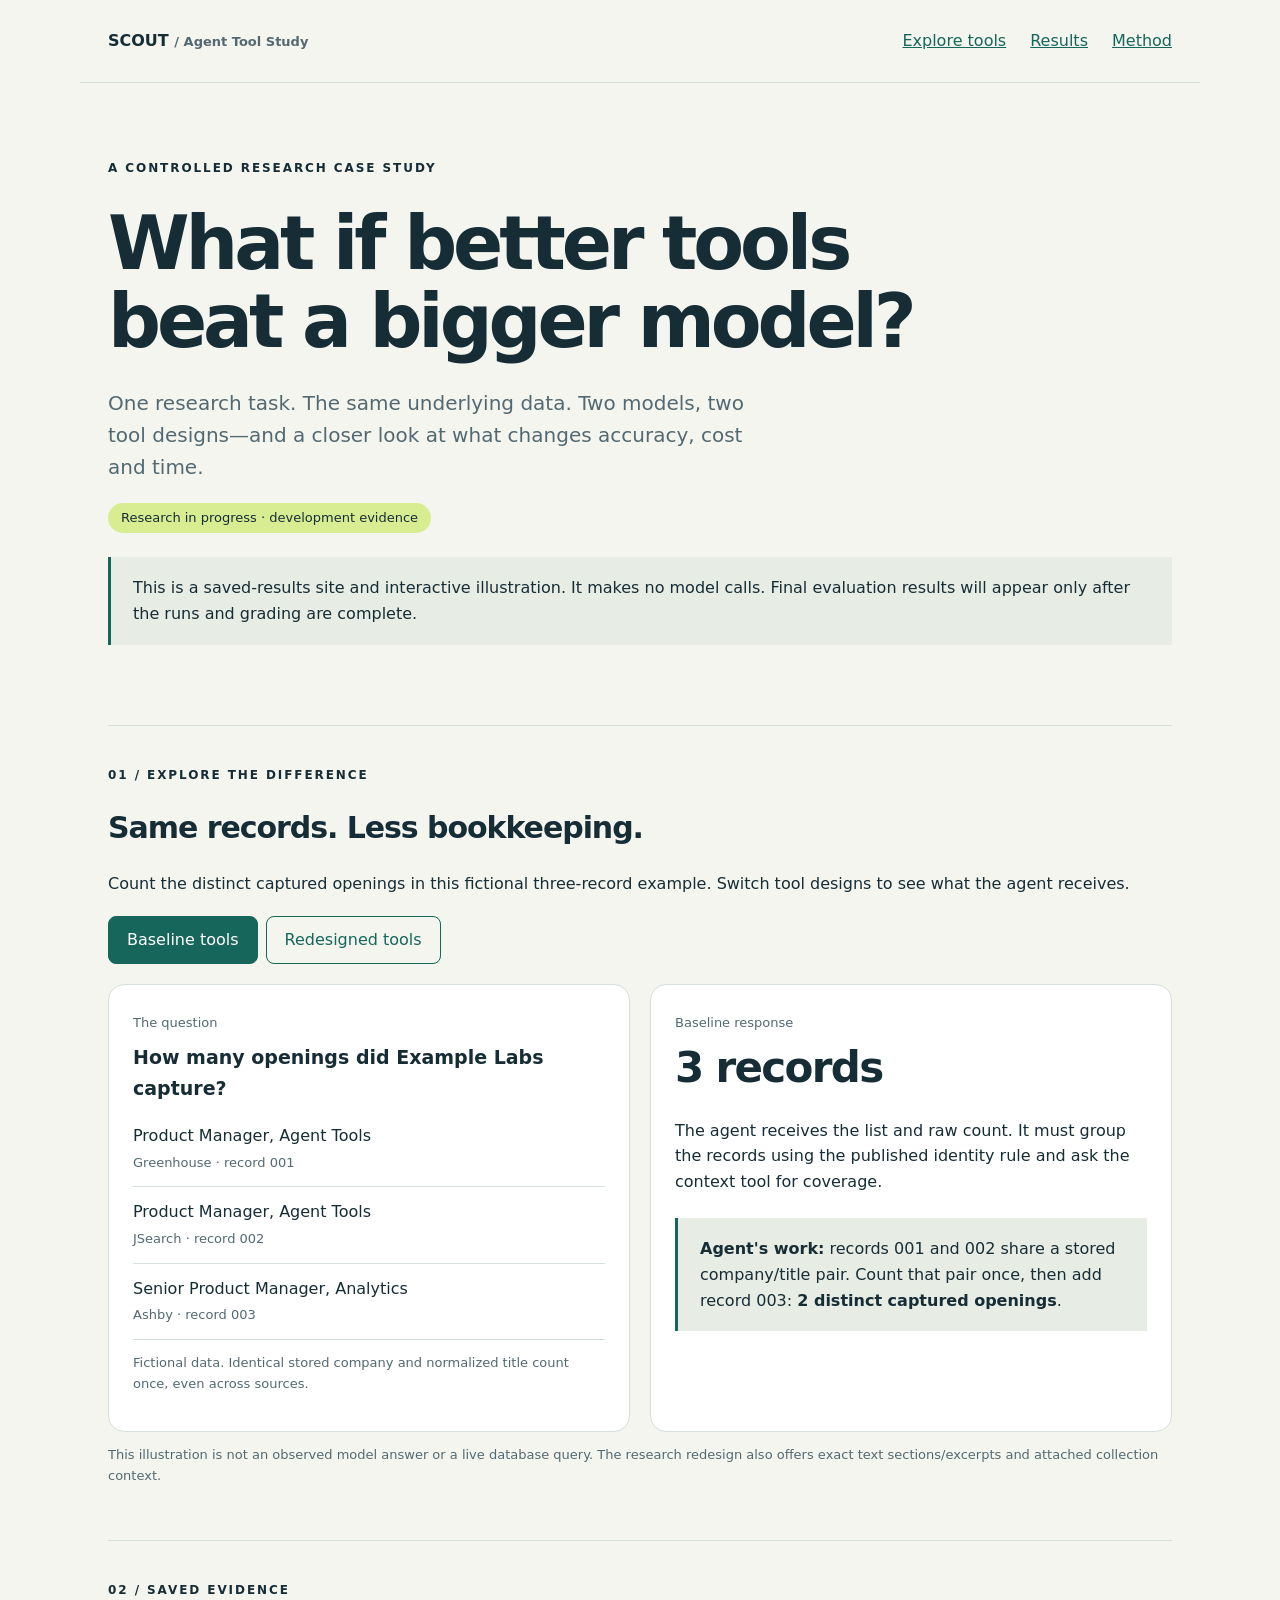
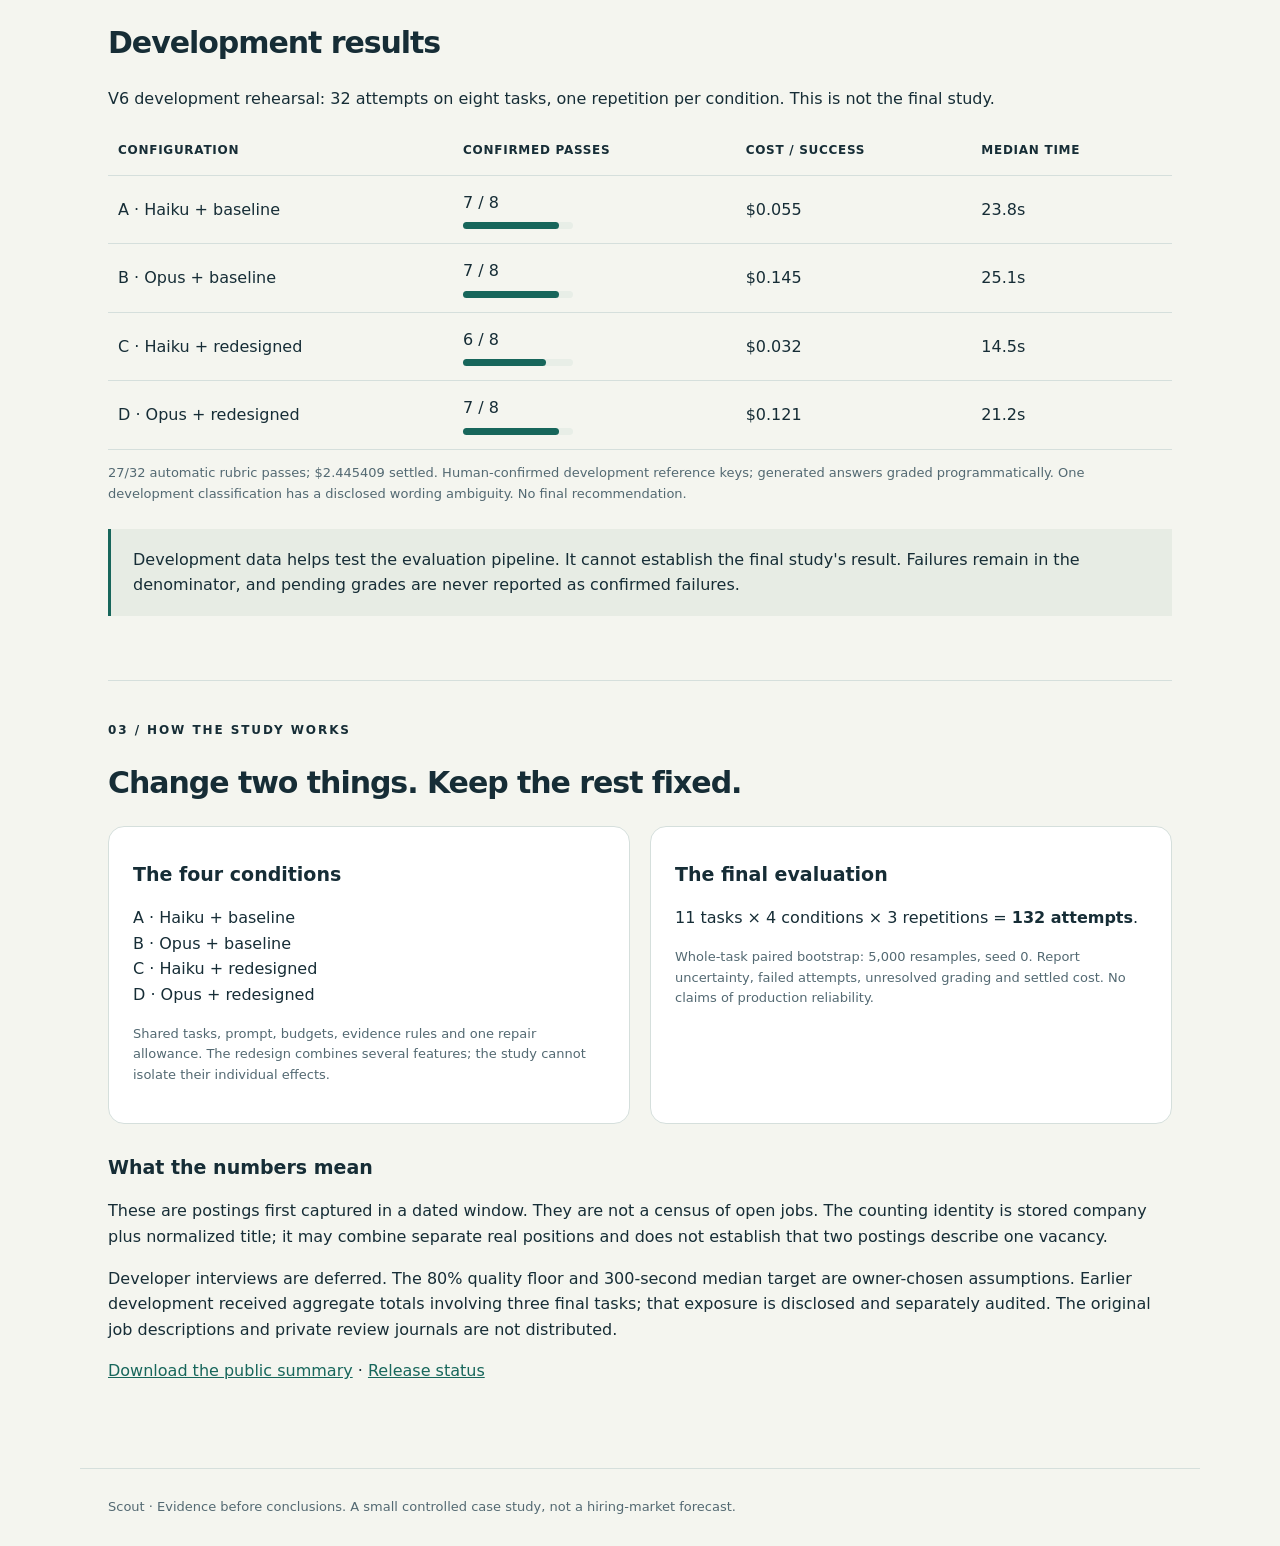
==== site/index.html @ e17471d1 "Add Scout research runtime, evaluation harness and static demo" ====
<!doctype html><html lang="en"><head><meta charset="utf-8"><meta name="viewport" content="width=device-width,initial-scale=1"><title>Scout — Agent Tool Study</title><style>
:root{color-scheme:light;--ink:#162d36;--muted:#536972;--line:#d5dfdc;--paper:#f4f5ef;--teal:#17665b;--lime:#d8ed91}*{box-sizing:border-box}body{margin:0;background:var(--paper);font-family:system-ui,-apple-system,sans-serif;color:var(--ink);line-height:1.6}header,main,footer{max-width:1120px;margin:auto;padding:28px}header{display:flex;justify-content:space-between;align-items:center;border-bottom:1px solid var(--line)}a{color:var(--teal)}nav{display:flex;gap:24px}h1{font-size:clamp(38px,6.5vw,74px);line-height:1.06;letter-spacing:-.055em;max-width:820px;margin:26px 0}h2{font-size:30px;letter-spacing:-.035em;line-height:1.2}h3{margin:8px 0;font-size:19px}.eyebrow{text-transform:uppercase;letter-spacing:.16em;font-size:12px;font-weight:700}.intro{max-width:660px;font-size:20px;color:var(--muted)}.hero{padding:48px 0 56px}.badge{display:inline-block;border-radius:30px;background:var(--lime);padding:5px 13px;font-size:13px}.note{background:#e7ece4;border-left:3px solid var(--teal);padding:18px 22px;margin:24px 0}.section{padding:40px 0;border-top:1px solid var(--line)}.grid{display:grid;grid-template-columns:repeat(2,1fr);gap:20px}.card{background:#fff;border:1px solid var(--line);border-radius:16px;padding:24px}.small{font-size:13px;color:var(--muted)}button{cursor:pointer;border:1px solid var(--teal);background:transparent;color:var(--teal);padding:10px 18px;border-radius:8px;font:inherit}button[aria-pressed=true]{background:var(--teal);color:#fff}button:focus-visible,a:focus-visible{outline:3px solid #da9d23;outline-offset:4px}.tabs{display:flex;gap:8px;margin:20px 0}.big{font-size:42px;font-weight:650;letter-spacing:-.04em}.record{padding:12px 0;border-bottom:1px solid var(--line)}table{border-collapse:collapse;width:100%;font-variant-numeric:tabular-nums}th,td{text-align:left;padding:14px 10px;border-bottom:1px solid var(--line)}th{font-size:12px;text-transform:uppercase;letter-spacing:.06em}.scroll{overflow-x:auto}.bar{height:7px;background:#e8eee7;border-radius:5px;width:110px;margin-top:7px}.bar span{display:block;height:100%;background:var(--teal);border-radius:5px}footer{border-top:1px solid var(--line);color:var(--muted);font-size:13px}.steps{padding-left:22px}.steps li{padding-bottom:10px}@media(max-width:650px){header,main,footer{padding:20px}.grid{grid-template-columns:1fr}nav{gap:12px;font-size:13px}.hero{padding:28px 0}th,td{padding:10px 8px}}
</style></head><body><header><strong>SCOUT <span class="small">/ Agent Tool Study</span></strong><nav><a href="#demo">Explore tools</a><a href="#results">Results</a><a href="#method">Method</a></nav></header><main><section class="hero"><div class="eyebrow">A controlled research case study</div><h1>What if better tools<br>beat a bigger model?</h1><p class="intro">One research task. The same underlying data. Two models, two tool designs—and a closer look at what changes accuracy, cost and time.</p><span class="badge" id="status">Research in progress · development evidence</span><div class="note">This is a saved-results site and interactive illustration. It makes no model calls. Final evaluation results will appear only after the runs and grading are complete.</div></section>
<section class="section" id="demo"><div class="eyebrow">01 / Explore the difference</div><h2>Same records. Less bookkeeping.</h2><p>Count the distinct captured openings in this fictional three-record example. Switch tool designs to see what the agent receives.</p><div class="tabs" role="group" aria-label="Tool design"><button id="baseline" aria-pressed="true">Baseline tools</button><button id="redesigned" aria-pressed="false">Redesigned tools</button></div><div class="grid"><div class="card"><span class="small">The question</span><h3>How many openings did Example Labs capture?</h3><div class="record">Product Manager, Agent Tools<br><span class="small">Greenhouse · record 001</span></div><div class="record">Product Manager, Agent Tools<br><span class="small">JSearch · record 002</span></div><div class="record">Senior Product Manager, Analytics<br><span class="small">Ashby · record 003</span></div><p class="small">Fictional data. Identical stored company and normalized title count once, even across sources.</p></div><div class="card" id="tool" aria-live="polite"></div></div><p class="small">This illustration is not an observed model answer or a live database query. The research redesign also offers exact text sections/excerpts and attached collection context.</p></section>
<section class="section" id="results"><div class="eyebrow">02 / Saved evidence</div><h2 id="results-title">Development results</h2><p id="result-note">Loading saved summary…</p><div class="scroll"><table><thead><tr><th>Configuration</th><th>Confirmed passes</th><th>Cost / success</th><th>Median time</th></tr></thead><tbody id="rows"></tbody></table></div><p class="small" id="results-detail"></p><div class="note">Development data helps test the evaluation pipeline. It cannot establish the final study's result. Failures remain in the denominator, and pending grades are never reported as confirmed failures.</div></section>
<section class="section" id="method"><div class="eyebrow">03 / How the study works</div><h2>Change two things. Keep the rest fixed.</h2><div class="grid"><div class="card"><h3>The four conditions</h3><p>A · Haiku + baseline<br>B · Opus + baseline<br>C · Haiku + redesigned<br>D · Opus + redesigned</p><p class="small">Shared tasks, prompt, budgets, evidence rules and one repair allowance. The redesign combines several features; the study cannot isolate their individual effects.</p></div><div class="card"><h3>The final evaluation</h3><p>11 tasks × 4 conditions × 3 repetitions = <strong>132 attempts</strong>.</p><p class="small">Whole-task paired bootstrap: 5,000 resamples, seed 0. Report uncertainty, failed attempts, unresolved grading and settled cost. No claims of production reliability.</p></div></div><h3 style="margin-top:28px">What the numbers mean</h3><p>These are postings first captured in a dated window. They are not a census of open jobs. The counting identity is stored company plus normalized title; it may combine separate real positions and does not establish that two postings describe one vacancy.</p><p>Developer interviews are deferred. The 80% quality floor and 300-second median target are owner-chosen assumptions. Earlier development received aggregate totals involving three final tasks; that exposure is disclosed and separately audited. The original job descriptions and private review journals are not distributed.</p><p><a href="results.json">Download the public summary</a> · <a href="release-status.json">Release status</a></p></section></main><footer>Scout · Evidence before conclusions. A small controlled case study, not a hiring-market forecast.</footer><script>
const panels={baseline:`<span class="small">Baseline response</span><div class="big">3 records</div><p>The agent receives the list and raw count. It must group the records using the published identity rule and ask the context tool for coverage.</p><div class="note"><strong>Agent's work:</strong> records 001 and 002 share a stored company/title pair. Count that pair once, then add record 003: <strong>2 distinct captured openings</strong>.</div>`,redesigned:`<span class="small">Redesigned count response</span><div class="big">2 distinct</div><p><strong>3 raw records · 1 duplicate group</strong></p><p>The tool calculates the count under the same identity rule and attaches collection context. The agent still has to select the right window, understand the rule and explain the limits.</p><div class="note">A complete count does not supply posting text or prove a qualification claim. Those still require the relevant records.</div>`};function select(x){document.getElementById('tool').innerHTML=panels[x];for(const k in panels)document.getElementById(k).setAttribute('aria-pressed',String(k===x))}for(const k in panels)document.getElementById(k).onclick=()=>select(k);select('baseline');
fetch('results.json').then(r=>{if(!r.ok)throw Error();return r.json()}).then(d=>{document.getElementById('result-note').textContent=d.description;document.getElementById('results-detail').textContent=d.disclosure;for(const c of d.configurations){const tr=document.createElement('tr');const vals=[c.name,`${c.passes} / ${c.attempts}`,c.cost_per_success_usd==null?'—':'$'+c.cost_per_success_usd.toFixed(3),c.median_seconds.toFixed(1)+'s'];vals.forEach((v,i)=>{const td=document.createElement('td');td.textContent=v;if(i===1){const b=document.createElement('div');b.className='bar';const s=document.createElement('span');s.style.width=(100*c.passes/c.attempts)+'%';b.append(s);td.append(b)}tr.append(td)});document.getElementById('rows').append(tr)}}).catch(()=>document.getElementById('result-note').textContent='The saved summary could not load. Serve this folder over HTTP and try again.');
</script></body></html>
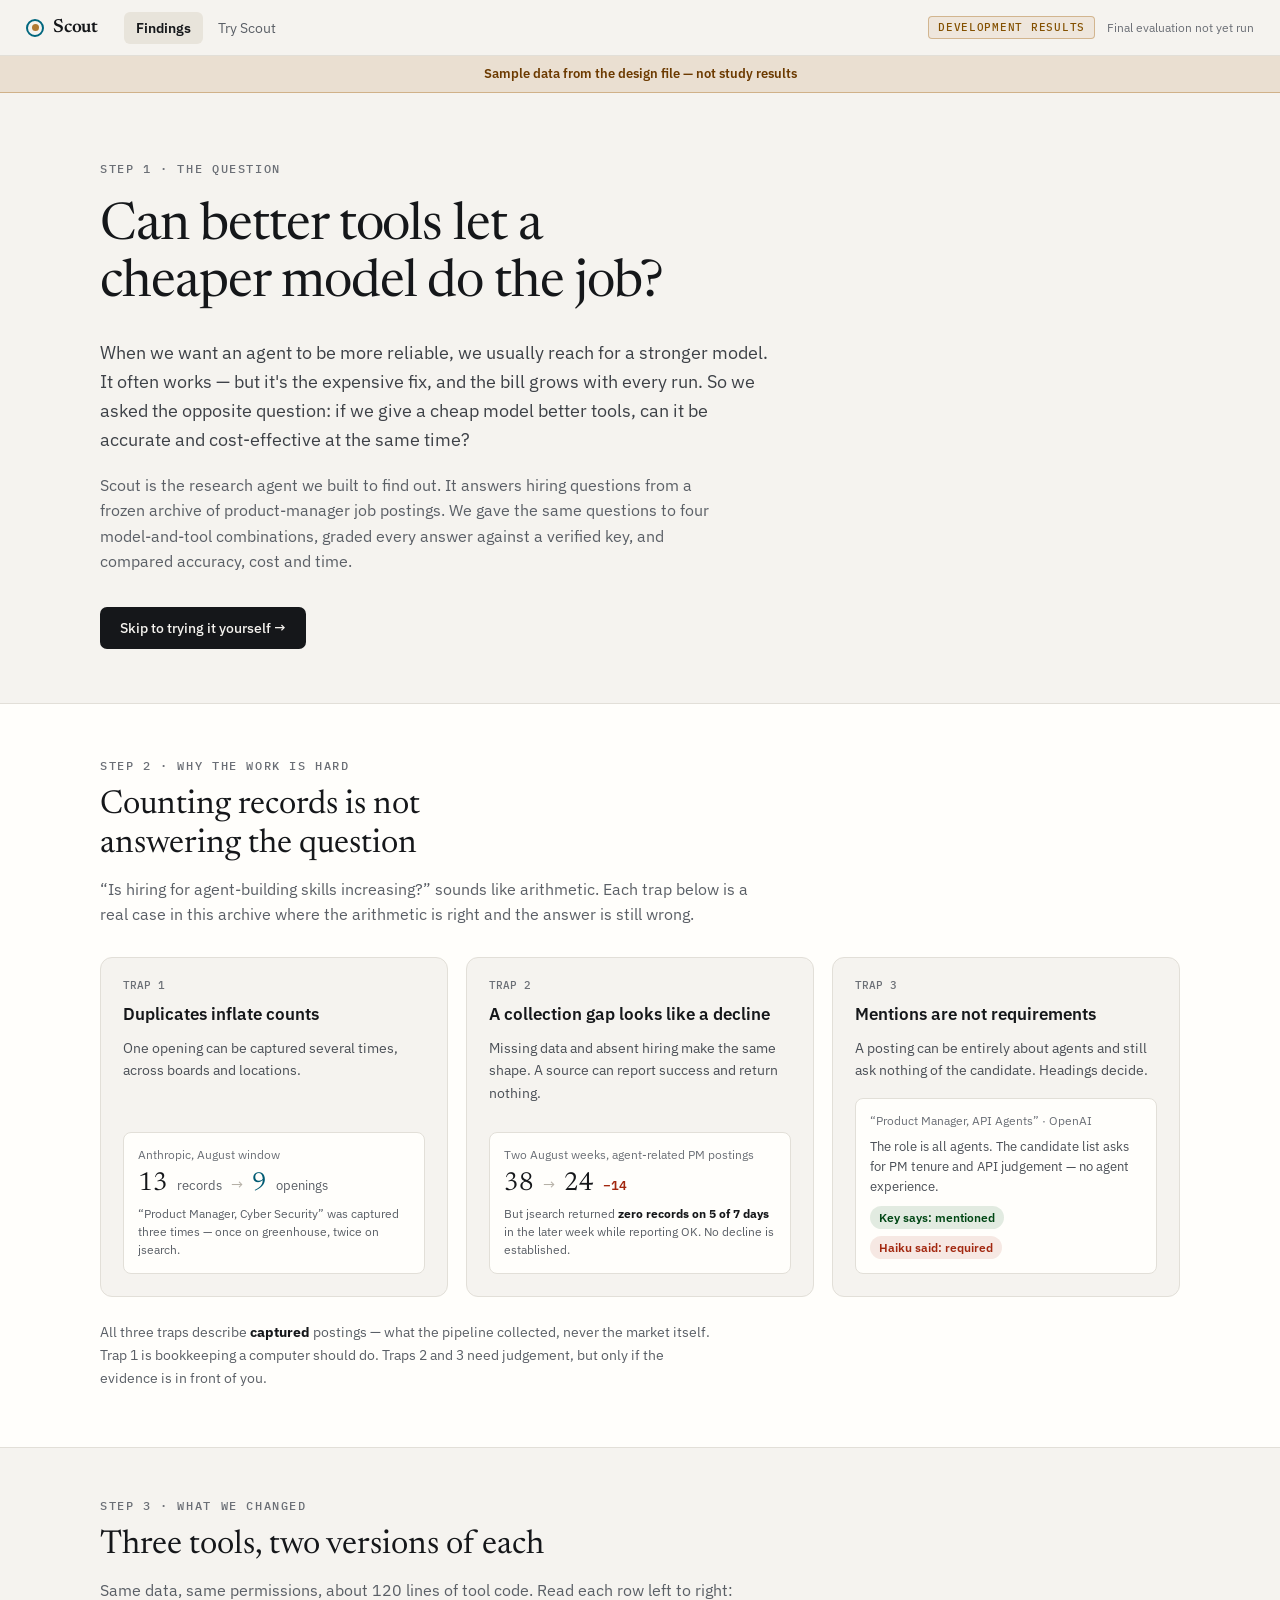
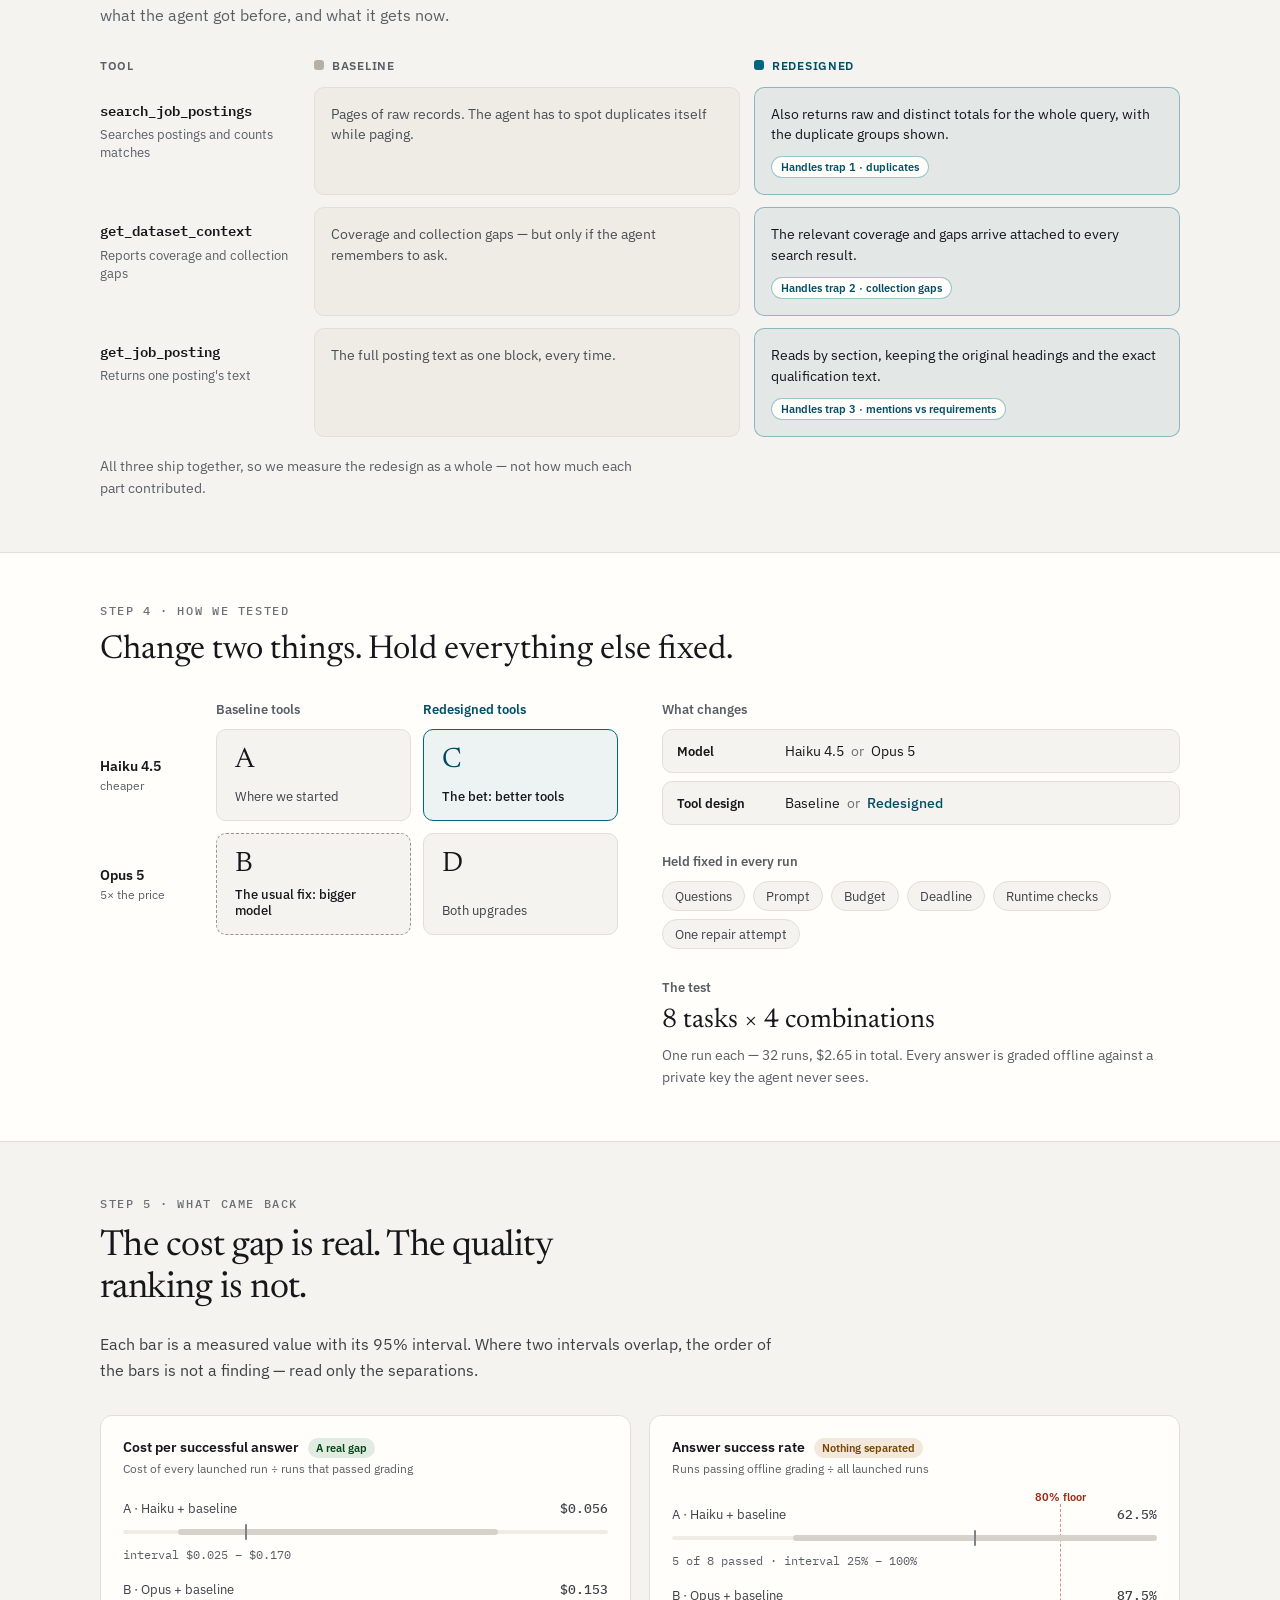
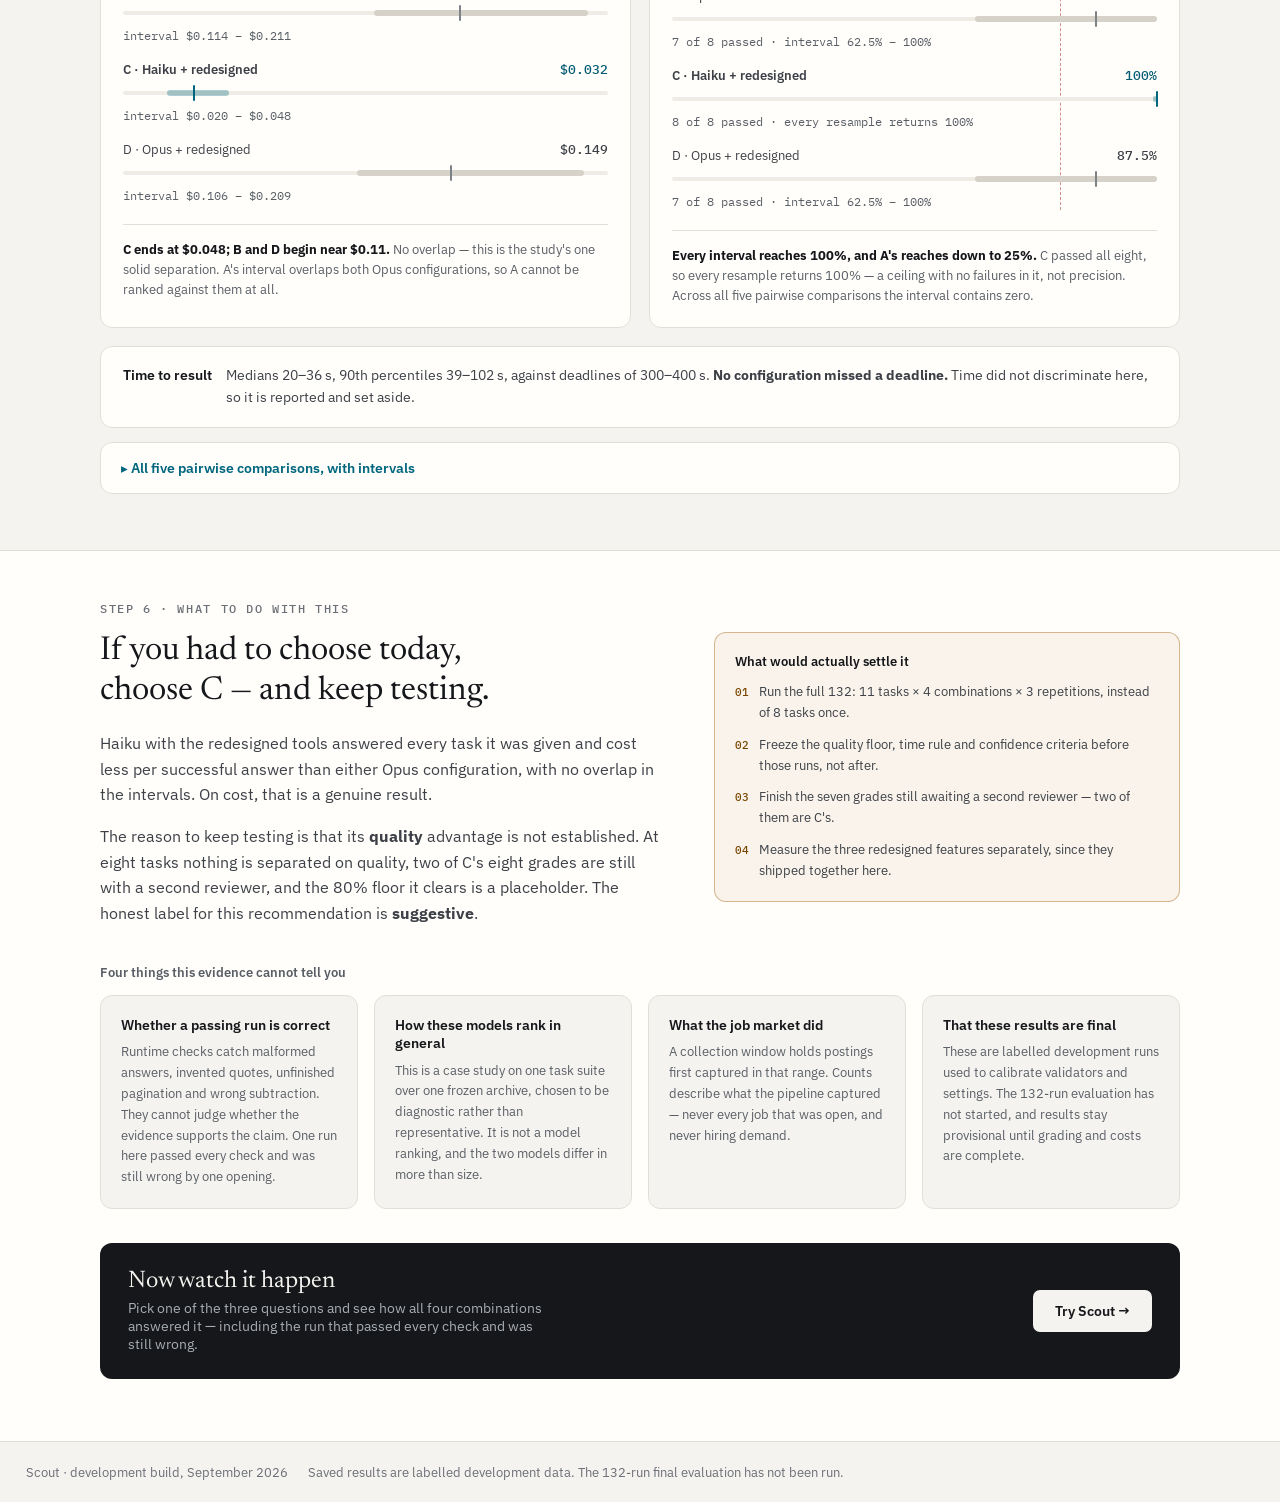
==== commit 735ec62a: "Run final evaluation through Claude Code subscription; rebuild site Add claude-code-cli-v1 execution" ====
--- a/site/index.html
+++ b/site/index.html
@@ -1,9 +1,285 @@
-<!doctype html><html lang="en"><head><meta charset="utf-8"><meta name="viewport" content="width=device-width,initial-scale=1"><title>Scout — Agent Tool Study</title><style>
-:root{color-scheme:light;--ink:#162d36;--muted:#536972;--line:#d5dfdc;--paper:#f4f5ef;--teal:#17665b;--lime:#d8ed91}*{box-sizing:border-box}body{margin:0;background:var(--paper);font-family:system-ui,-apple-system,sans-serif;color:var(--ink);line-height:1.6}header,main,footer{max-width:1120px;margin:auto;padding:28px}header{display:flex;justify-content:space-between;align-items:center;border-bottom:1px solid var(--line)}a{color:var(--teal)}nav{display:flex;gap:24px}h1{font-size:clamp(38px,6.5vw,74px);line-height:1.06;letter-spacing:-.055em;max-width:820px;margin:26px 0}h2{font-size:30px;letter-spacing:-.035em;line-height:1.2}h3{margin:8px 0;font-size:19px}.eyebrow{text-transform:uppercase;letter-spacing:.16em;font-size:12px;font-weight:700}.intro{max-width:660px;font-size:20px;color:var(--muted)}.hero{padding:48px 0 56px}.badge{display:inline-block;border-radius:30px;background:var(--lime);padding:5px 13px;font-size:13px}.note{background:#e7ece4;border-left:3px solid var(--teal);padding:18px 22px;margin:24px 0}.section{padding:40px 0;border-top:1px solid var(--line)}.grid{display:grid;grid-template-columns:repeat(2,1fr);gap:20px}.card{background:#fff;border:1px solid var(--line);border-radius:16px;padding:24px}.small{font-size:13px;color:var(--muted)}button{cursor:pointer;border:1px solid var(--teal);background:transparent;color:var(--teal);padding:10px 18px;border-radius:8px;font:inherit}button[aria-pressed=true]{background:var(--teal);color:#fff}button:focus-visible,a:focus-visible{outline:3px solid #da9d23;outline-offset:4px}.tabs{display:flex;gap:8px;margin:20px 0}.big{font-size:42px;font-weight:650;letter-spacing:-.04em}.record{padding:12px 0;border-bottom:1px solid var(--line)}table{border-collapse:collapse;width:100%;font-variant-numeric:tabular-nums}th,td{text-align:left;padding:14px 10px;border-bottom:1px solid var(--line)}th{font-size:12px;text-transform:uppercase;letter-spacing:.06em}.scroll{overflow-x:auto}.bar{height:7px;background:#e8eee7;border-radius:5px;width:110px;margin-top:7px}.bar span{display:block;height:100%;background:var(--teal);border-radius:5px}footer{border-top:1px solid var(--line);color:var(--muted);font-size:13px}.steps{padding-left:22px}.steps li{padding-bottom:10px}@media(max-width:650px){header,main,footer{padding:20px}.grid{grid-template-columns:1fr}nav{gap:12px;font-size:13px}.hero{padding:28px 0}th,td{padding:10px 8px}}
-</style></head><body><header><strong>SCOUT <span class="small">/ Agent Tool Study</span></strong><nav><a href="#demo">Explore tools</a><a href="#results">Results</a><a href="#method">Method</a></nav></header><main><section class="hero"><div class="eyebrow">A controlled research case study</div><h1>What if better tools<br>beat a bigger model?</h1><p class="intro">One research task. The same underlying data. Two models, two tool designs—and a closer look at what changes accuracy, cost and time.</p><span class="badge" id="status">Research in progress · development evidence</span><div class="note">This is a saved-results site and interactive illustration. It makes no model calls. Final evaluation results will appear only after the runs and grading are complete.</div></section>
-<section class="section" id="demo"><div class="eyebrow">01 / Explore the difference</div><h2>Same records. Less bookkeeping.</h2><p>Count the distinct captured openings in this fictional three-record example. Switch tool designs to see what the agent receives.</p><div class="tabs" role="group" aria-label="Tool design"><button id="baseline" aria-pressed="true">Baseline tools</button><button id="redesigned" aria-pressed="false">Redesigned tools</button></div><div class="grid"><div class="card"><span class="small">The question</span><h3>How many openings did Example Labs capture?</h3><div class="record">Product Manager, Agent Tools<br><span class="small">Greenhouse · record 001</span></div><div class="record">Product Manager, Agent Tools<br><span class="small">JSearch · record 002</span></div><div class="record">Senior Product Manager, Analytics<br><span class="small">Ashby · record 003</span></div><p class="small">Fictional data. Identical stored company and normalized title count once, even across sources.</p></div><div class="card" id="tool" aria-live="polite"></div></div><p class="small">This illustration is not an observed model answer or a live database query. The research redesign also offers exact text sections/excerpts and attached collection context.</p></section>
-<section class="section" id="results"><div class="eyebrow">02 / Saved evidence</div><h2 id="results-title">Development results</h2><p id="result-note">Loading saved summary…</p><div class="scroll"><table><thead><tr><th>Configuration</th><th>Confirmed passes</th><th>Cost / success</th><th>Median time</th></tr></thead><tbody id="rows"></tbody></table></div><p class="small" id="results-detail"></p><div class="note">Development data helps test the evaluation pipeline. It cannot establish the final study's result. Failures remain in the denominator, and pending grades are never reported as confirmed failures.</div></section>
-<section class="section" id="method"><div class="eyebrow">03 / How the study works</div><h2>Change two things. Keep the rest fixed.</h2><div class="grid"><div class="card"><h3>The four conditions</h3><p>A · Haiku + baseline<br>B · Opus + baseline<br>C · Haiku + redesigned<br>D · Opus + redesigned</p><p class="small">Shared tasks, prompt, budgets, evidence rules and one repair allowance. The redesign combines several features; the study cannot isolate their individual effects.</p></div><div class="card"><h3>The final evaluation</h3><p>11 tasks × 4 conditions × 3 repetitions = <strong>132 attempts</strong>.</p><p class="small">Whole-task paired bootstrap: 5,000 resamples, seed 0. Report uncertainty, failed attempts, unresolved grading and settled cost. No claims of production reliability.</p></div></div><h3 style="margin-top:28px">What the numbers mean</h3><p>These are postings first captured in a dated window. They are not a census of open jobs. The counting identity is stored company plus normalized title; it may combine separate real positions and does not establish that two postings describe one vacancy.</p><p>Developer interviews are deferred. The 80% quality floor and 300-second median target are owner-chosen assumptions. Earlier development received aggregate totals involving three final tasks; that exposure is disclosed and separately audited. The original job descriptions and private review journals are not distributed.</p><p><a href="results.json">Download the public summary</a> · <a href="release-status.json">Release status</a></p></section></main><footer>Scout · Evidence before conclusions. A small controlled case study, not a hiring-market forecast.</footer><script>
-const panels={baseline:`<span class="small">Baseline response</span><div class="big">3 records</div><p>The agent receives the list and raw count. It must group the records using the published identity rule and ask the context tool for coverage.</p><div class="note"><strong>Agent's work:</strong> records 001 and 002 share a stored company/title pair. Count that pair once, then add record 003: <strong>2 distinct captured openings</strong>.</div>`,redesigned:`<span class="small">Redesigned count response</span><div class="big">2 distinct</div><p><strong>3 raw records · 1 duplicate group</strong></p><p>The tool calculates the count under the same identity rule and attaches collection context. The agent still has to select the right window, understand the rule and explain the limits.</p><div class="note">A complete count does not supply posting text or prove a qualification claim. Those still require the relevant records.</div>`};function select(x){document.getElementById('tool').innerHTML=panels[x];for(const k in panels)document.getElementById(k).setAttribute('aria-pressed',String(k===x))}for(const k in panels)document.getElementById(k).onclick=()=>select(k);select('baseline');
-fetch('results.json').then(r=>{if(!r.ok)throw Error();return r.json()}).then(d=>{document.getElementById('result-note').textContent=d.description;document.getElementById('results-detail').textContent=d.disclosure;for(const c of d.configurations){const tr=document.createElement('tr');const vals=[c.name,`${c.passes} / ${c.attempts}`,c.cost_per_success_usd==null?'—':'$'+c.cost_per_success_usd.toFixed(3),c.median_seconds.toFixed(1)+'s'];vals.forEach((v,i)=>{const td=document.createElement('td');td.textContent=v;if(i===1){const b=document.createElement('div');b.className='bar';const s=document.createElement('span');s.style.width=(100*c.passes/c.attempts)+'%';b.append(s);td.append(b)}tr.append(td)});document.getElementById('rows').append(tr)}}).catch(()=>document.getElementById('result-note').textContent='The saved summary could not load. Serve this folder over HTTP and try again.');
-</script></body></html>
+<!DOCTYPE html>
+<html lang="en">
+<head>
+<meta charset="utf-8">
+<meta name="viewport" content="width=device-width, initial-scale=1">
+<title>Scout · Findings</title>
+<meta name="description" content="Can better tools let a cheaper model do the job? Scout's model-and-tool comparison.">
+<link rel="icon" href="data:,">
+<link rel="preconnect" href="https://fonts.googleapis.com">
+<link rel="preconnect" href="https://fonts.gstatic.com" crossorigin>
+<link rel="stylesheet" href="https://fonts.googleapis.com/css2?family=IBM+Plex+Mono:wght@400;500&family=IBM+Plex+Sans:wght@400;500;600&family=Newsreader:ital,opsz,wght@0,6..72,400;0,6..72,500;0,6..72,600;1,6..72,400&display=swap">
+<link rel="stylesheet" href="styles.css">
+</head>
+<body>
+<a class="skip" href="#content">Skip to content</a>
+<div class="shell">
+
+  <header class="topbar">
+    <a class="brand" href="#findings" data-go="findings" aria-label="Scout, go to Findings">
+      <span class="brand-mark" aria-hidden="true"><span></span></span>
+      <span class="brand-name">Scout</span>
+    </a>
+    <nav class="nav" aria-label="Pages">
+      <a href="#findings" data-go="findings" class="nav-link" id="nav-findings">Findings</a>
+      <a href="#try" data-go="try" class="nav-link" id="nav-try">Try Scout</a>
+    </nav>
+    <div class="status">
+      <span class="status-badge" id="status-badge"></span>
+      <span class="status-note" id="status-note"></span>
+    </div>
+  </header>
+
+  <div class="sample-banner" id="sample-banner" role="note" hidden>Sample data from the design file — not study results</div>
+  <div class="load-error" id="load-error" role="alert" hidden></div>
+
+  <!-- ================================================================ FINDINGS -->
+  <main id="content" class="page" data-page="findings" tabindex="-1">
+
+    <section class="sec sec-hero">
+      <div class="wrap">
+        <div class="eyebrow eyebrow-hero">STEP 1 · THE QUESTION</div>
+        <h1 class="hero-title">Can better tools let a cheaper model do the job?</h1>
+        <p class="hero-lede">When we want an agent to be more reliable, we usually reach for a stronger model. It often works — but it's the expensive fix, and the bill grows with every run. So we asked the opposite question: if we give a cheap model better tools, can it be accurate and cost-effective at the same time?</p>
+        <p class="hero-sub">Scout is the research agent we built to find out. It answers hiring questions from a frozen archive of product-manager job postings. We gave the same questions to four model-and-tool combinations, graded every answer against a verified key, and compared accuracy, cost and time.</p>
+        <div><a class="btn-dark" href="#try" data-go="try">Skip to trying it yourself →</a></div>
+      </div>
+    </section>
+
+    <section class="sec sec-paper" id="traps">
+      <div class="wrap">
+        <div class="eyebrow">STEP 2 · WHY THE WORK IS HARD</div>
+        <h2 class="h2 h2-24">Counting records is not answering the question</h2>
+        <p class="lede">“Is hiring for agent-building skills increasing?” sounds like arithmetic. Each trap below is a real case in this archive where the arithmetic is right and the answer is still wrong.</p>
+
+        <div class="traps">
+          <article class="trap">
+            <div class="trap-num">TRAP 1</div>
+            <h3 class="trap-title">Duplicates inflate counts</h3>
+            <p class="trap-body">One opening can be captured several times, across boards and locations.</p>
+            <div class="trap-ex">
+              <div class="trap-ctx" data-bind="traps.duplicates.context"></div>
+              <div class="trap-nums wrap-ok">
+                <span class="big-num" data-bind="traps.duplicates.records"></span><span class="num-unit">records</span>
+                <span class="arrow" aria-hidden="true">→</span>
+                <span class="big-num accent" data-bind="traps.duplicates.openings"></span><span class="num-unit">openings</span>
+              </div>
+              <div class="trap-note" data-rich="traps.duplicates.note"></div>
+            </div>
+          </article>
+
+          <article class="trap">
+            <div class="trap-num">TRAP 2</div>
+            <h3 class="trap-title">A collection gap looks like a decline</h3>
+            <p class="trap-body">Missing data and absent hiring make the same shape. A source can report success and return nothing.</p>
+            <div class="trap-ex">
+              <div class="trap-ctx" data-bind="traps.collection_gap.context"></div>
+              <div class="trap-nums">
+                <span class="big-num" data-bind="traps.collection_gap.before"></span>
+                <span class="arrow" aria-hidden="true">→</span>
+                <span class="big-num" data-bind="traps.collection_gap.after"></span>
+                <span class="delta-bad" data-bind="traps.collection_gap.change"></span>
+              </div>
+              <div class="trap-note" data-rich="traps.collection_gap.note"></div>
+            </div>
+          </article>
+
+          <article class="trap">
+            <div class="trap-num">TRAP 3</div>
+            <h3 class="trap-title">Mentions are not requirements</h3>
+            <p class="trap-body">A posting can be entirely about agents and still ask nothing of the candidate. Headings decide.</p>
+            <div class="trap-ex">
+              <div class="trap-ctx" data-bind="traps.mentions.context"></div>
+              <div class="trap-note3" data-rich="traps.mentions.note"></div>
+              <div class="chip-row">
+                <span class="pill pill-good" data-bind="traps.mentions.key_label"></span>
+                <span class="pill pill-bad" data-bind="traps.mentions.model_label"></span>
+              </div>
+            </div>
+          </article>
+        </div>
+
+        <p class="after-note">All three traps describe <b>captured</b> postings — what the pipeline collected, never the market itself. Trap 1 is bookkeeping a computer should do. Traps 2 and 3 need judgement, but only if the evidence is in front of you.</p>
+      </div>
+    </section>
+
+    <section class="sec sec-plain">
+      <div class="wrap">
+        <div class="eyebrow">STEP 3 · WHAT WE CHANGED</div>
+        <h2 class="h2 h2-26">Three tools, two versions of each</h2>
+        <p class="lede">Same data, same permissions, about 120 lines of tool code. Read each row left to right: what the agent got before, and what it gets now.</p>
+
+        <div class="tools">
+          <div class="tools-head" aria-hidden="true">
+            <div>TOOL</div>
+            <div class="th-base"><span class="sw sw-base"></span>BASELINE</div>
+            <div class="th-new"><span class="sw sw-new"></span>REDESIGNED</div>
+          </div>
+          <div class="tool-row">
+            <div class="tool-id"><div class="tool-name">search_job_postings</div><div class="tool-purpose">Searches postings and counts matches</div></div>
+            <div class="tool-before"><span class="tool-mlabel">Baseline</span>Pages of raw records. The agent has to spot duplicates itself while paging.</div>
+            <div class="tool-after"><span class="tool-mlabel">Redesigned</span><div>Also returns raw and distinct totals for the whole query, with the duplicate groups shown.</div><span class="fix-pill">Handles trap 1 · duplicates</span></div>
+          </div>
+          <div class="tool-row">
+            <div class="tool-id"><div class="tool-name">get_dataset_context</div><div class="tool-purpose">Reports coverage and collection gaps</div></div>
+            <div class="tool-before"><span class="tool-mlabel">Baseline</span>Coverage and collection gaps — but only if the agent remembers to ask.</div>
+            <div class="tool-after"><span class="tool-mlabel">Redesigned</span><div>The relevant coverage and gaps arrive attached to every search result.</div><span class="fix-pill">Handles trap 2 · collection gaps</span></div>
+          </div>
+          <div class="tool-row">
+            <div class="tool-id"><div class="tool-name">get_job_posting</div><div class="tool-purpose">Returns one posting's text</div></div>
+            <div class="tool-before"><span class="tool-mlabel">Baseline</span>The full posting text as one block, every time.</div>
+            <div class="tool-after"><span class="tool-mlabel">Redesigned</span><div>Reads by section, keeping the original headings and the exact qualification text.</div><span class="fix-pill">Handles trap 3 · mentions vs requirements</span></div>
+          </div>
+        </div>
+        <p class="after-note small">All three ship together, so we measure the redesign as a whole — not how much each part contributed.</p>
+      </div>
+    </section>
+
+    <section class="sec sec-paper">
+      <div class="wrap">
+        <div class="eyebrow">STEP 4 · HOW WE TESTED</div>
+        <h2 class="h2 h2-balance">Change two things. Hold everything else fixed.</h2>
+
+        <div class="test-grid">
+          <div class="design-grid">
+            <div></div>
+            <div class="col-h">Baseline tools</div>
+            <div class="col-h col-h-new">Redesigned tools</div>
+
+            <div class="row-h"><div class="row-h-name" data-bind="models.haiku.name"></div><div class="row-h-note" data-bind="models.haiku.price_note"></div></div>
+            <div class="dcell"><span class="dcell-l">A</span><span class="dcell-t">Where we started</span></div>
+            <div class="dcell dcell-bet"><span class="dcell-l">C</span><span class="dcell-t">The bet: better tools</span></div>
+
+            <div class="row-h"><div class="row-h-name" data-bind="models.opus.name"></div><div class="row-h-note" data-bind="models.opus.price_note"></div></div>
+            <div class="dcell dcell-usual"><span class="dcell-l">B</span><span class="dcell-t strong">The usual fix: bigger model</span></div>
+            <div class="dcell"><span class="dcell-l">D</span><span class="dcell-t">Both upgrades</span></div>
+          </div>
+
+          <div>
+            <div class="mini-h">What changes</div>
+            <div class="changes">
+              <div class="change"><span class="change-k">Model</span><span class="change-v"><span data-bind="models.haiku.name"></span> <span class="or">or</span> <span data-bind="models.opus.name"></span></span></div>
+              <div class="change"><span class="change-k">Tool design</span><span class="change-v">Baseline <span class="or">or</span> <span class="accent-ink">Redesigned</span></span></div>
+            </div>
+            <div class="mini-h">Held fixed in every run</div>
+            <div class="fixed-list">
+              <span>Questions</span><span>Prompt</span><span>Budget</span><span>Deadline</span><span>Runtime checks</span><span>One repair attempt</span>
+            </div>
+            <div class="mini-h mini-h-10">The test</div>
+            <div class="test-headline" data-bind="method.test.headline"></div>
+            <div class="test-body" data-rich="method.test.body"></div>
+          </div>
+        </div>
+      </div>
+    </section>
+
+    <section class="sec sec-plain sec-results">
+      <div class="wrap">
+        <div class="eyebrow eyebrow-18">STEP 5 · WHAT CAME BACK</div>
+        <h2 class="h2 h2-results" data-bind="findings.headline"></h2>
+        <p class="lede lede-results" data-rich="findings.intro"></p>
+
+        <div class="range-grid">
+          <div class="panel">
+            <div class="panel-head">
+              <span class="panel-title">Cost per successful answer</span>
+              <span class="tag" id="cost-badge"></span>
+            </div>
+            <div class="panel-sub">Cost of every launched run ÷ runs that passed grading</div>
+            <div class="ranges" id="cost-ranges"></div>
+            <div class="panel-note" data-rich="ranges.cost.note"></div>
+          </div>
+
+          <div class="panel">
+            <div class="panel-head">
+              <span class="panel-title">Answer success rate</span>
+              <span class="tag" id="quality-badge"></span>
+            </div>
+            <div class="panel-sub panel-sub-14">Runs passing offline grading ÷ all launched runs</div>
+            <div class="floor-wrap" id="quality-wrap">
+              <div class="floor-label-row"><div class="floor-label" id="floor-label"></div></div>
+              <div class="floor-line" id="floor-line"></div>
+              <div class="ranges" id="quality-ranges"></div>
+            </div>
+            <div class="panel-note" data-rich="ranges.quality.note"></div>
+          </div>
+        </div>
+
+        <div class="time-row">
+          <span class="time-k">Time to result</span>
+          <span class="time-v" data-rich="findings.time_to_result"></span>
+        </div>
+
+        <details class="exp exp-contrasts">
+          <summary><span class="caret" aria-hidden="true">▸</span> All five pairwise comparisons, with intervals</summary>
+          <div class="table-scroll" tabindex="0" role="region" aria-label="Pairwise comparisons">
+            <table class="contrasts">
+              <thead><tr><th scope="col">PAIR</th><th scope="col">QUESTION</th><th scope="col" class="r">QUALITY</th><th scope="col" class="r">95% INTERVAL</th><th scope="col" class="r">VERDICT</th></tr></thead>
+              <tbody id="contrast-rows"></tbody>
+            </table>
+          </div>
+          <div class="contrast-note" data-rich="contrasts.note"></div>
+        </details>
+      </div>
+    </section>
+
+    <section class="sec sec-paper sec-last">
+      <div class="wrap">
+        <div class="eyebrow eyebrow-18">STEP 6 · WHAT TO DO WITH THIS</div>
+        <div class="rec-grid">
+          <div>
+            <h2 class="h2 h2-rec" data-bind="recommendation.headline"></h2>
+            <div id="rec-paragraphs"></div>
+          </div>
+          <div class="settle">
+            <div class="settle-h">What would actually settle it</div>
+            <ol class="settle-list" id="settle-list"></ol>
+          </div>
+        </div>
+
+        <h3 class="caveats-h" data-bind="caveats.heading"></h3>
+        <div class="caveats" id="caveats"></div>
+
+        <div class="cta">
+          <div>
+            <div class="cta-title">Now watch it happen</div>
+            <div class="cta-body" data-rich="try.cta"></div>
+          </div>
+          <a class="btn-light" href="#try" data-go="try">Try Scout →</a>
+        </div>
+      </div>
+    </section>
+  </main>
+
+  <!-- ================================================================ TRY SCOUT -->
+  <main class="page page-try" data-page="try" tabindex="-1" hidden>
+    <div class="wrap">
+
+      <div id="picker">
+        <h1 class="try-title">Try Scout</h1>
+        <p class="try-intro" data-rich="try.intro"></p>
+
+        <div class="eyebrow eyebrow-22">1 · PICK A QUESTION</div>
+
+        <div class="deck" id="deck" role="group" aria-roledescription="carousel" aria-label="Questions"></div>
+
+        <div class="deck-controls">
+          <button type="button" class="round-btn" id="prev-q" aria-label="Previous question">←</button>
+          <div class="dots" id="dots" role="group" aria-label="Choose a question"></div>
+          <button type="button" class="round-btn" id="next-q" aria-label="Next question">→</button>
+        </div>
+        <div class="deck-hint">Swipe, or use ← → to change the question</div>
+        <div class="sr-only" aria-live="polite" id="deck-live"></div>
+
+        <div id="report" hidden></div>
+      </div>
+
+      <div id="run-view" hidden></div>
+    </div>
+  </main>
+
+  <footer class="footer" id="footer"></footer>
+</div>
+<script src="app.js"></script>
+</body>
+</html>
--- a/site/styles.css
+++ b/site/styles.css
@@ -0,0 +1,495 @@
+/* Scout findings site. Colours and sizes follow the Claude Design export. */
+:root{
+  --bg:#f5f3ef; --paper:#fffefb; --ink:#15171a; --body:#3d4147; --body2:#4a4f56;
+  --muted:#5a5f66; --muted2:#6b6f76; --line:#e2dfd8; --line2:#efece5; --line3:#f0ede6;
+  --stone:#cfcbc2; --stone2:#b5b0a6; --tan:#e8e4db; --grey-chip:#e7e4dd;
+  --accent:oklch(0.46 0.11 215); --accent-ink:oklch(0.38 0.11 215); --accent-deep:oklch(0.36 0.11 215); --accent-mid:oklch(0.42 0.11 215);
+  --amber:oklch(0.62 0.11 70); --amber-ink:oklch(0.44 0.11 70);
+  --green:oklch(0.52 0.11 150); --green-ink:oklch(0.34 0.11 150);
+  --red:#a2270f;
+  --sans:"IBM Plex Sans",system-ui,sans-serif; --mono:"IBM Plex Mono",monospace; --serif:Newsreader,serif;
+}
+*{box-sizing:border-box}
+html{-webkit-text-size-adjust:100%}
+body{margin:0;background:var(--bg);font-family:var(--sans);color:var(--ink);-webkit-font-smoothing:antialiased}
+a{color:var(--accent);text-decoration:none}
+a:hover{color:var(--accent-deep);text-decoration:underline}
+
+button{font:inherit;color:inherit;background:none;border:0;padding:0;margin:0;cursor:pointer;text-align:inherit}
+h1,h2,h3{margin:0}
+[hidden]{display:none !important}
+:focus{outline:none}
+:focus-visible{outline:2px solid var(--accent);outline-offset:3px;border-radius:4px}
+.sr-only{position:absolute;width:1px;height:1px;padding:0;margin:-1px;overflow:hidden;clip:rect(0 0 0 0);white-space:nowrap;border:0}
+.skip{position:absolute;left:12px;top:-60px;z-index:50;background:var(--ink);color:var(--bg);padding:8px 12px;border-radius:6px;font-size:13px}
+.skip:focus{top:10px;color:var(--bg);text-decoration:none}
+summary::-webkit-details-marker{display:none}
+@keyframes sc-in{from{opacity:0;transform:translateY(3px)}to{opacity:1;transform:none}}
+
+.shell{min-height:100vh;display:flex;flex-direction:column;overflow-x:clip}
+.page{flex:1}
+.page:focus{outline:none}
+.wrap{max-width:1080px;margin:0 auto}
+
+/* ---------------------------------------------------------------- header */
+.topbar{position:sticky;top:0;z-index:30;display:flex;align-items:center;gap:26px;padding:0 26px;height:56px;background:rgba(245,243,239,.9);-webkit-backdrop-filter:blur(14px);backdrop-filter:blur(14px);border-bottom:1px solid var(--line)}
+.brand{display:flex;align-items:center;gap:9px;color:var(--ink)}
+.brand:hover{color:var(--ink);text-decoration:none}
+.brand-mark{width:18px;height:18px;border-radius:50%;border:2.5px solid var(--accent);position:relative;flex-shrink:0}
+.brand-mark span{position:absolute;inset:3.5px;border-radius:50%;background:var(--amber)}
+.brand-name{font-family:var(--serif);font-size:19px;font-weight:600;letter-spacing:-.01em}
+.nav{display:flex;gap:3px;font-size:13.5px}
+.nav-link{padding:7px 12px;border-radius:6px;font-weight:400;color:var(--muted);white-space:nowrap}
+.nav-link:hover{color:var(--ink);text-decoration:none}
+.nav-link[aria-current="page"]{font-weight:600;color:var(--ink);background:var(--tan)}
+.status{margin-left:auto;display:flex;align-items:center;gap:12px;min-width:0}
+.status-badge{font:500 10.5px/1 var(--mono);letter-spacing:.07em;color:oklch(0.48 0.11 70);border:1px solid oklch(0.62 0.11 70 / .45);background:oklch(0.62 0.11 70 / .1);padding:5px 9px;border-radius:4px;white-space:nowrap}
+.status-badge:empty{display:none}
+.status-note{font-size:12px;color:var(--muted2)}
+
+.sample-banner{background:oklch(0.62 0.11 70 / .16);border-bottom:1px solid oklch(0.62 0.11 70 / .45);color:oklch(0.40 0.11 70);font-size:13px;font-weight:600;text-align:center;padding:9px 16px;line-height:1.4}
+.load-error{background:rgba(162,39,15,.08);border-bottom:1px solid rgba(162,39,15,.38);color:var(--red);font-size:13.5px;padding:12px 26px}
+
+/* ---------------------------------------------------------------- shared */
+.sec{padding:52px 26px;border-bottom:1px solid var(--line)}
+.sec-paper{background:var(--paper)}
+.sec-hero{padding:70px 26px 54px}
+#traps{padding:56px 26px}
+.sec-results{padding:56px 26px}
+.sec-last{padding:52px 26px 62px;border-bottom:0}
+.eyebrow{font:500 11.5px/1 var(--mono);letter-spacing:.14em;color:var(--muted2);margin-bottom:16px}
+.eyebrow-hero{margin-bottom:24px}
+.eyebrow-18{margin-bottom:18px}
+.eyebrow-22{margin-bottom:22px}
+.h2{font-family:var(--serif);font-size:33px;line-height:1.18;font-weight:400;margin:0 0 12px;text-wrap:pretty}
+.h2-24{max-width:24ch}
+.h2-26{max-width:26ch}
+.h2-balance{margin-bottom:30px;text-wrap:balance}
+.lede{font-size:15.5px;line-height:1.6;color:var(--muted);max-width:66ch;margin:0 0 30px;text-wrap:pretty}
+.after-note{margin:24px 0 0;font-size:14px;line-height:1.65;color:var(--muted);max-width:78ch;text-wrap:pretty}
+.after-note b{color:var(--ink)}
+.after-note.small{margin-top:18px;font-size:13.5px;max-width:76ch}
+.accent-ink{color:var(--accent-ink);font-weight:500}
+.pill{font-size:11.5px;font-weight:600;padding:4px 9px;border-radius:20px;display:inline-block;line-height:normal}
+.pill-good{background:oklch(0.52 0.11 150 / .14);color:var(--green-ink)}
+.pill-bad{background:rgba(162,39,15,.1);color:var(--red)}
+.chip{font-size:11.5px;font-weight:600;padding:4px 10px;border-radius:20px;display:inline-block;line-height:normal;white-space:nowrap}
+.chip-pass,.chip-completed{background:oklch(0.52 0.11 150 / .15);color:var(--green-ink)}
+.chip-fail,.chip-failed{background:rgba(162,39,15,.1);color:var(--red)}
+.chip-mixed,.chip-incomplete{background:oklch(0.62 0.11 70 / .18);color:var(--amber-ink)}
+.chip-pending,.chip-cancelled{background:var(--grey-chip);color:var(--muted)}
+.chip-running{background:oklch(0.46 0.11 215 / .15);color:var(--accent-ink)}
+
+/* ---------------------------------------------------------------- hero */
+.hero-title{font-family:var(--serif);font-size:52px;line-height:1.1;font-weight:400;letter-spacing:-.02em;margin:0 0 26px;max-width:19ch;text-wrap:pretty}
+.hero-lede{font-size:17.5px;line-height:1.65;color:var(--body);max-width:62ch;margin:0 0 18px;text-wrap:pretty}
+.hero-sub{font-size:15.5px;line-height:1.65;color:var(--muted);max-width:62ch;margin:0 0 32px;text-wrap:pretty}
+.btn-dark{display:inline-block;background:var(--ink);color:var(--bg);font-size:14px;font-weight:500;padding:12px 20px;border-radius:7px}
+.btn-dark:hover{background:var(--accent);color:var(--bg);text-decoration:none}
+
+/* ---------------------------------------------------------------- traps */
+.traps{display:grid;grid-template-columns:repeat(auto-fit,minmax(min(300px,100%),1fr));gap:18px}
+.trap{border:1px solid var(--line);border-radius:12px;padding:22px;background:var(--bg);display:flex;flex-direction:column}
+.trap-num{font:500 11px/1 var(--mono);color:var(--muted2);margin-bottom:12px}
+.trap-title{font-size:16.5px;font-weight:600;line-height:1.35;margin-bottom:12px}
+.trap-body{font-size:14px;line-height:1.6;color:var(--body2);margin:0 0 16px;flex:1}
+.trap-ex{background:var(--paper);border:1px solid var(--line);border-radius:8px;padding:14px}
+.trap-ctx{font-size:12px;color:var(--muted2);margin-bottom:9px}
+.trap-nums{display:flex;align-items:baseline;gap:9px;margin-bottom:8px}
+.trap-nums.wrap-ok{flex-wrap:wrap}
+.big-num{font-family:var(--serif);font-size:26px;line-height:1}
+.big-num.accent{color:var(--accent-mid)}
+.num-unit{font-size:12.5px;color:var(--muted)}
+.arrow{color:var(--stone2);font-size:15px}
+.delta-bad{font-size:13px;font-weight:600;color:var(--red)}
+.trap-note{font-size:12px;line-height:1.5;color:var(--muted)}
+.trap-note b{color:var(--ink)}
+.trap-note3{font-size:13px;line-height:1.55;color:var(--body2);margin-bottom:9px}
+.chip-row{display:flex;gap:7px;align-items:center;flex-wrap:wrap}
+
+/* ---------------------------------------------------------------- tools table */
+.tools{display:flex;flex-direction:column;gap:12px}
+.tools-head,.tool-row{display:grid;grid-template-columns:minmax(140px,200px) minmax(0,1fr) minmax(0,1fr);gap:14px}
+.tools-head{padding-bottom:2px}
+.tools-head>div{font-size:12px;font-weight:600;letter-spacing:.06em;color:var(--muted);display:flex;align-items:center;gap:8px}
+.tools-head .th-new{color:var(--accent-ink)}
+.sw{width:10px;height:10px;border-radius:3px;display:inline-block}
+.sw-base{background:var(--stone2)}
+.sw-new{background:var(--accent)}
+.tool-row{align-items:stretch}
+.tool-id{padding:14px 0}
+.tool-name{font:600 13.5px/1.35 var(--mono);color:var(--ink);overflow-wrap:anywhere;margin-bottom:6px}
+.tool-purpose{font-size:12.5px;line-height:1.45;color:var(--muted)}
+.tool-before{background:var(--line2);border:1px solid var(--line);border-radius:10px;padding:16px;font-size:13.5px;line-height:1.55;color:var(--body2)}
+.tool-after{background:oklch(0.46 0.11 215 / .07);border:1px solid oklch(0.46 0.11 215 / .38);border-radius:10px;padding:16px;display:flex;flex-direction:column;gap:11px;font-size:13.5px;line-height:1.55;color:var(--ink)}
+.tool-mlabel{display:none}
+.fix-pill{align-self:flex-start;font-size:11px;font-weight:600;padding:3px 9px;border-radius:20px;background:var(--paper);border:1px solid oklch(0.46 0.11 215 / .38);color:var(--accent-ink);line-height:normal}
+
+/* ---------------------------------------------------------------- step 4 */
+.test-grid{display:grid;grid-template-columns:repeat(auto-fit,minmax(min(340px,100%),1fr));gap:44px;align-items:start}
+.design-grid{display:grid;grid-template-columns:104px minmax(0,1fr) minmax(0,1fr);gap:12px}
+.col-h{font-size:12.5px;font-weight:600;color:var(--muted)}
+.col-h-new{color:var(--accent-ink)}
+.row-h{display:flex;flex-direction:column;justify-content:center}
+.row-h-name{font-size:13.5px;font-weight:600}
+.row-h-note{font-size:12px;color:var(--muted);margin-top:3px}
+.dcell{border-radius:10px;padding:16px 18px;min-height:92px;display:flex;flex-direction:column;justify-content:space-between;gap:8px;background:var(--bg);border:1px solid var(--line)}
+.dcell-l{font-family:var(--serif);font-size:28px;line-height:1}
+.dcell-t{font-size:12.5px;color:var(--body)}
+.dcell-t.strong{color:var(--ink);font-weight:500}
+.dcell-bet{background:oklch(0.46 0.11 215 / .07);border:1.5px solid var(--accent)}
+.dcell-bet .dcell-l{color:var(--accent-deep)}
+.dcell-bet .dcell-t{color:var(--ink);font-weight:500}
+.dcell-usual{border:1.5px dashed #9a958b}
+.mini-h{font-size:12.5px;font-weight:600;color:var(--muted);margin-bottom:12px}
+.mini-h-10{margin-bottom:10px}
+.changes{display:flex;flex-direction:column;gap:8px;margin-bottom:28px}
+.change{display:grid;grid-template-columns:96px minmax(0,1fr);gap:12px;align-items:center;padding:12px 14px;border-radius:10px;background:var(--bg);border:1px solid var(--line)}
+.change-k{font-size:13px;font-weight:600}
+.change-v{font-size:13.5px;color:var(--ink)}
+.or{color:var(--muted2);padding:0 4px}
+.fixed-list{display:flex;flex-wrap:wrap;gap:8px;margin-bottom:30px}
+.fixed-list span{font-size:12.5px;color:var(--body);background:var(--bg);border:1px solid var(--line);border-radius:20px;padding:6px 12px}
+.test-headline{font-family:var(--serif);font-size:27px;line-height:1.2;margin-bottom:8px}
+.test-body{font-size:13.5px;line-height:1.6;color:var(--muted);text-wrap:pretty}
+
+/* ---------------------------------------------------------------- step 5 */
+.h2-results{font-size:36px;line-height:1.16;letter-spacing:-.015em;margin:0 0 20px;max-width:24ch}
+.lede-results{font-size:16px;line-height:1.65;color:var(--body);max-width:68ch;margin:0 0 32px}
+.range-grid{display:grid;grid-template-columns:repeat(auto-fit,minmax(min(336px,100%),1fr));gap:18px;margin-bottom:18px}
+.panel{background:var(--paper);border:1px solid var(--line);border-radius:12px;padding:22px;min-width:0}
+.panel-head{display:flex;align-items:baseline;gap:9px;flex-wrap:wrap;margin-bottom:3px}
+.panel-title{font-size:13.5px;font-weight:600}
+.tag{font-size:11px;font-weight:600;padding:3px 8px;border-radius:20px;line-height:normal}
+.tag:empty{display:none}
+.tag-good{background:oklch(0.52 0.11 150 / .14);color:var(--green-ink)}
+.tag-warn{background:oklch(0.62 0.11 70 / .16);color:var(--amber-ink)}
+.tag-bad{background:rgba(162,39,15,.1);color:var(--red)}
+.tag-neutral{background:var(--grey-chip);color:var(--muted)}
+.panel-sub{font-size:12px;color:var(--muted);margin-bottom:24px}
+.panel-sub-14{margin-bottom:14px}
+.ranges{display:flex;flex-direction:column;gap:17px;position:relative}
+.rrow-top{display:flex;justify-content:space-between;align-items:baseline;gap:10px;margin-bottom:7px}
+.rrow-label{font-size:13px;color:var(--body)}
+.rrow-label.lead{font-weight:600}
+.rrow-value{font:500 13px/1 var(--mono);color:var(--body);white-space:nowrap}
+.rrow-value.lead{color:var(--accent-mid)}
+.rtrack{position:relative;height:16px}
+.rtrack-base{position:absolute;top:6px;left:0;right:0;height:4px;background:var(--line2);border-radius:2px}
+.rband{position:absolute;top:5px;height:6px;border-radius:3px;background:#d6d2c9}
+.rband.lead{background:oklch(0.46 0.11 215 / .32)}
+.rtick{position:absolute;top:0;margin-left:-1px;width:2px;height:16px;border-radius:1px;background:#7c8288}
+.rtick.lead{background:var(--accent)}
+.rrow-range{font:400 11.5px/1.5 var(--mono);color:var(--muted);margin-top:6px}
+.floor-wrap{position:relative}
+.floor-label-row{position:relative;height:14px;margin-bottom:2px}
+.floor-label{position:absolute;transform:translateX(-50%);font-size:10.5px;font-weight:600;color:var(--red);white-space:nowrap}
+.floor-line{position:absolute;top:14px;bottom:0;border-left:1px dashed rgba(162,39,15,.5)}
+.panel-note{margin-top:20px;padding-top:14px;border-top:1px solid var(--line);font-size:12.5px;line-height:1.6;color:var(--muted);text-wrap:pretty}
+.panel-note b{color:var(--ink)}
+.time-row{background:var(--paper);border:1px solid var(--line);border-radius:12px;padding:18px 22px;margin-bottom:14px;display:flex;align-items:baseline;gap:14px;flex-wrap:wrap}
+.time-k{font-size:13.5px;font-weight:600;white-space:nowrap}
+.time-v{font-size:13.5px;line-height:1.6;color:var(--body);flex:1;min-width:min(260px,100%);text-wrap:pretty}
+
+/* details / expanders */
+.exp{background:var(--paper);border:1px solid var(--line);border-radius:12px;padding:14px 18px}
+.exp>summary{cursor:pointer;font-size:13.5px;font-weight:600;color:var(--accent);list-style:none;border-radius:4px}
+.exp>summary:hover{color:var(--accent-deep)}
+.caret{display:inline-block;transition:transform .2s}
+.exp[open]>summary .caret{transform:rotate(90deg)}
+.exp-contrasts{padding:16px 20px}
+.table-scroll{overflow-x:auto;-webkit-overflow-scrolling:touch}
+.contrasts{width:100%;min-width:600px;border-collapse:collapse}
+.contrasts th,.contrasts td{box-sizing:content-box;padding-left:12px;padding-right:0}
+.contrasts th{padding-top:12px;padding-bottom:10px;font-size:11px;font-weight:600;color:var(--muted2);letter-spacing:.05em;border-bottom:1px solid var(--line);text-align:left}
+.contrasts td{padding-top:13px;padding-bottom:13px;border-bottom:1px solid var(--line3);vertical-align:middle}
+.contrasts th:first-child,.contrasts td:first-child{padding-left:0;width:78px}
+.contrasts th:nth-child(3),.contrasts td:nth-child(3){width:92px}
+.contrasts th:nth-child(4),.contrasts td:nth-child(4){width:132px}
+.contrasts th:nth-child(5),.contrasts td:nth-child(5){width:108px}
+.contrasts .r{text-align:right}
+.c-pair{font:500 12.5px/1.5 var(--mono);color:var(--ink);white-space:nowrap}
+.c-q{font-size:13px;line-height:1.5;color:var(--body)}
+.c-diff{font:500 13px/1.5 var(--mono);white-space:nowrap}
+.c-ci{font:400 12.5px/1.5 var(--mono);color:var(--muted);white-space:nowrap}
+.verdict{font-size:11px;font-weight:600;padding:4px 9px;border-radius:20px;white-space:nowrap}
+.verdict-suggestive{background:oklch(0.62 0.11 70 / .16);color:var(--amber-ink)}
+.verdict-inconclusive{background:var(--grey-chip);color:var(--muted)}
+.verdict-supported{background:oklch(0.52 0.11 150 / .14);color:var(--green-ink)}
+.contrast-note{margin-top:12px;font-size:12px;line-height:1.6;color:var(--muted)}
+
+/* ---------------------------------------------------------------- step 6 */
+.rec-grid{display:grid;grid-template-columns:minmax(0,1.1fr) minmax(0,.9fr);gap:44px;align-items:start;margin-bottom:38px}
+.h2-rec{line-height:1.2;margin:0 0 20px;max-width:24ch}
+.rec-p{font-size:15.5px;line-height:1.65;color:var(--body);margin:0 0 16px;text-wrap:pretty}
+.rec-p:last-child{margin-bottom:0}
+.settle{border:1px solid oklch(0.62 0.11 70 / .5);background:oklch(0.62 0.11 70 / .08);border-radius:12px;padding:20px}
+.settle-h{font-size:13px;font-weight:600;margin-bottom:12px}
+.settle-list{list-style:none;margin:0;padding:0;display:flex;flex-direction:column;gap:11px}
+.settle-list li{display:flex;gap:10px;align-items:baseline}
+.settle-n{font:500 11px/1.5 var(--mono);color:var(--amber-ink);flex-shrink:0}
+.settle-t{font-size:13px;line-height:1.6;color:var(--body)}
+.caveats-h{font-size:13px;font-weight:600;color:var(--muted);margin-bottom:14px}
+.caveats{display:grid;grid-template-columns:repeat(auto-fit,minmax(min(248px,100%),1fr));gap:16px}
+.caveat{background:var(--bg);border:1px solid var(--line);border-radius:12px;padding:20px}
+.caveat-t{font-size:13.5px;font-weight:600;margin-bottom:8px;line-height:1.35}
+.caveat-b{font-size:13px;line-height:1.6;color:var(--muted)}
+.cta{margin-top:34px;display:flex;align-items:center;justify-content:space-between;gap:24px;flex-wrap:wrap;background:var(--ink);color:var(--bg);border-radius:12px;padding:26px 28px}
+.cta-title{font-family:var(--serif);font-size:24px;margin-bottom:6px}
+.cta-body{font-size:14px;color:#a8adb4;max-width:56ch;text-wrap:pretty}
+.btn-light{background:var(--bg);color:var(--ink);font-size:14px;font-weight:600;padding:12px 22px;border-radius:7px;white-space:nowrap}
+.btn-light:hover{background:oklch(0.74 0.11 70);color:var(--ink);text-decoration:none}
+.cta .btn-light:focus-visible{outline-color:var(--bg)}
+
+/* ---------------------------------------------------------------- try: picker */
+.page-try{padding:36px 26px 70px}
+.try-title{font-family:var(--serif);font-size:36px;font-weight:400;letter-spacing:-.015em;margin:0 0 10px}
+.try-intro{font-size:15.5px;line-height:1.65;color:var(--muted);max-width:64ch;margin:0 0 38px;text-wrap:pretty}
+.deck{position:relative;height:236px;max-width:560px;margin:0 auto;touch-action:pan-y}
+.qcard{position:absolute;inset:0;border-radius:16px;padding:26px 28px;background:var(--paper);display:flex;flex-direction:column;user-select:none;-webkit-user-select:none;border:1px solid var(--line);box-shadow:0 8px 18px -12px rgba(21,23,26,.22);transition:transform .5s cubic-bezier(.2,.8,.2,1),opacity .4s,box-shadow .4s;cursor:pointer}
+.qcard.front{border-color:var(--stone);box-shadow:0 22px 44px -22px rgba(21,23,26,.42);cursor:grab}
+.qcard.front.dragging{cursor:grabbing;transition:none}
+.qcard:focus-visible{outline-offset:4px;border-radius:16px}
+.qcard-top{display:flex;align-items:center;gap:10px;margin-bottom:20px}
+.qcard-num{font:500 11px/1 var(--mono);color:var(--muted2)}
+.qcard-group{font:500 11px/1 var(--mono);letter-spacing:.08em;color:var(--muted)}
+.qcard-q{font-family:var(--serif);font-size:27px;line-height:1.3;flex:1;text-wrap:pretty}
+.qcard-foot{display:flex;align-items:center;justify-content:space-between;gap:12px;padding-top:14px;border-top:1px solid var(--line2)}
+.qcard-given{font-size:12.5px;color:var(--muted)}
+.reveal-btn{font-size:13.5px;padding:10px 18px;visibility:hidden;white-space:nowrap}
+.qcard.front .reveal-btn{visibility:visible;background:var(--ink);color:var(--bg);font-weight:600;border-radius:8px}
+.qcard.front .reveal-btn:hover{background:var(--accent)}
+.qcard.front .reveal-btn.done{background:none;color:var(--accent-ink);font-size:13px;font-weight:500;padding:10px 4px}
+.deck-controls{display:flex;align-items:center;justify-content:center;gap:18px;margin:28px 0 10px}
+.round-btn{width:42px;height:42px;border-radius:50%;border:1px solid var(--stone);background:var(--paper);display:flex;align-items:center;justify-content:center;font-size:16px;color:var(--ink);user-select:none;text-align:center}
+.round-btn:hover{border-color:var(--ink)}
+.round-btn:focus-visible{border-radius:50%}
+.dots{display:flex;gap:7px;align-items:center}
+.dot{height:8px;width:8px;border-radius:4px;background:var(--stone);transition:width .3s,background .3s;position:relative}
+.dot::after{content:"";position:absolute;inset:-10px -3px}
+.dot[aria-current="true"]{width:26px;background:var(--ink)}
+.deck-hint{text-align:center;font-size:12px;color:var(--muted2);margin-bottom:52px}
+
+/* ---------------------------------------------------------------- try: report */
+#report{scroll-margin-top:72px}
+.report-h{font-family:var(--serif);font-size:27px;line-height:1.3;font-weight:400;margin:0 0 22px;max-width:40ch;text-wrap:pretty}
+.eyebrow-14{margin-bottom:14px}
+.rc-grid{display:grid;grid-template-columns:104px minmax(0,1fr) minmax(0,1fr);gap:20px 14px;margin:8px 0 22px}
+.rcell{position:relative;border-radius:12px;padding:18px;background:var(--paper);border:1px solid var(--line);opacity:0;transform:translateY(14px) scale(.97);transition:opacity .45s ease,transform .5s cubic-bezier(.2,.8,.2,1),background .45s,border-color .45s;min-width:0}
+.rcell.shown{opacity:1;transform:none}
+.rcell.best{background:oklch(0.46 0.11 215 / .07);border:1.5px solid var(--accent)}
+.rcell.clickable{cursor:pointer}
+.rcell.clickable:hover{border-color:var(--stone)}
+.rcell.best.clickable:hover{border-color:var(--accent)}
+.best-flag{position:absolute;top:-11px;left:16px;background:var(--accent);color:#fff;font-size:11px;font-weight:600;padding:4px 10px;border-radius:20px;display:none}
+.rcell.best .best-flag{display:block}
+.rcell-top{display:flex;align-items:center;justify-content:space-between;gap:10px;margin-bottom:16px}
+.rcell-letter{font-family:var(--serif);font-size:30px;line-height:1;color:var(--ink);transition:color .45s}
+.rcell.best .rcell-letter{color:var(--accent-deep)}
+.acc{font-size:12px;font-weight:600;padding:4px 11px;border-radius:20px;text-align:center}
+.rcell-stats{display:grid;grid-template-columns:auto minmax(0,1fr) auto;gap:9px 12px;align-items:baseline}
+.stat-k{font-size:12.5px;color:var(--muted)}
+.stat-v{font:400 14px/1 var(--mono);color:var(--ink)}
+.stat-v.top{font-weight:600;color:var(--accent-ink)}
+.stat-tag{font-size:10.5px;font-weight:600;padding:2px 8px;border-radius:20px;background:oklch(0.46 0.11 215 / .12);color:var(--accent-ink)}
+.stat-tag:empty{visibility:hidden}
+.rcell-note{margin-top:14px;padding-top:12px;border-top:1px solid var(--line2);font-size:12.5px;line-height:1.55;color:var(--body)}
+.open-run{display:inline-block;margin-top:10px;font-size:12.5px;font-weight:500;color:var(--accent)}
+.rcell.clickable:hover .open-run{text-decoration:underline}
+.reps{margin-top:12px;display:flex;flex-wrap:wrap;gap:6px}
+.rep-btn{display:inline-flex;align-items:center;gap:6px;font:400 11.5px/1 var(--mono);padding:6px 8px;border-radius:6px;border:1px solid var(--line);background:var(--bg);color:var(--body)}
+.rep-btn:hover{border-color:var(--accent);color:var(--accent-ink)}
+.rep-btn[disabled]{cursor:default;opacity:.75}
+.rep-btn[disabled]:hover{border-color:var(--line);color:var(--body)}
+.rep-dot{width:7px;height:7px;border-radius:50%;background:var(--stone2)}
+.rep-dot.pass{background:var(--green)}
+.rep-dot.fail{background:var(--red)}
+.rep-dot.pending{background:transparent;border:1.5px solid var(--muted2)}
+
+.verdict-box{display:flex;align-items:flex-start;gap:20px;flex-wrap:wrap;background:var(--ink);color:var(--bg);border-radius:12px;padding:20px 24px;margin-bottom:18px;opacity:0;transform:translateY(14px);transition:opacity .55s ease,transform .55s cubic-bezier(.2,.8,.2,1)}
+.verdict-box.shown{opacity:1;transform:none}
+.vb-letter{width:58px;height:58px;border-radius:12px;background:var(--accent);display:flex;align-items:center;justify-content:center;font-family:var(--serif);font-size:32px;flex-shrink:0}
+.vb-main{flex:1;min-width:min(260px,100%)}
+.vb-eyebrow{font:500 10.5px/1 var(--mono);letter-spacing:.12em;color:#a8adb4;margin-bottom:8px}
+.vb-name{font-size:17px;font-weight:600;margin-bottom:6px}
+.vb-why{font-size:14px;line-height:1.6;color:#d8dade;text-wrap:pretty}
+.vb-foot{margin-top:16px;padding-top:14px;border-top:1px solid #2c2f34;display:grid;grid-template-columns:repeat(auto-fit,minmax(min(220px,100%),1fr));gap:16px}
+.vb-k{font-size:11.5px;color:#a8adb4;margin-bottom:5px}
+.vb-key{font:500 12.5px/1.5 var(--mono);color:oklch(0.84 0.07 215)}
+.vb-trick{font-size:13px;line-height:1.55;color:#d8dade}
+.best-rule{font-size:12.5px;line-height:1.6;color:var(--muted);margin-bottom:26px}
+.exp-stack{display:flex;flex-direction:column;gap:10px}
+.task-text{font-size:14px;line-height:1.6;color:var(--ink);margin-bottom:16px}
+.task-meta{display:grid;grid-template-columns:repeat(auto-fit,minmax(min(158px,100%),1fr));gap:14px;padding-top:14px;border-top:1px solid var(--line2)}
+.tm-k{font-size:11.5px;color:var(--muted);margin-bottom:4px}
+.tm-v{font:400 12px/1.5 var(--mono);color:var(--body);overflow-wrap:anywhere}
+.tm-v.key{font-weight:500;color:var(--accent-mid)}
+.ans-row{display:grid;grid-template-columns:30px minmax(0,1fr);gap:12px;padding:14px 0;border-top:1px solid var(--line2)}
+.ans-letter{font-family:var(--serif);font-size:21px;line-height:1.2}
+.ans-head{display:flex;align-items:center;gap:9px;flex-wrap:wrap;margin-bottom:7px}
+.ans-name{font-size:13px;font-weight:600}
+.ans-sum{font-size:13px;line-height:1.65;color:var(--body)}
+.ans-id{font:400 11.5px/1.4 var(--mono);color:var(--muted);margin-top:8px;overflow-wrap:anywhere}
+.ans-rep{margin-top:12px}
+.ans-rep:first-of-type{margin-top:0}
+.ans-rep-h{display:flex;align-items:center;gap:8px;flex-wrap:wrap;font:500 11.5px/1.4 var(--mono);color:var(--muted);margin-bottom:5px}
+.link-btn{color:var(--accent);font-size:12.5px;font-weight:500}
+.link-btn:hover{color:var(--accent-deep);text-decoration:underline}
+.caveat-p{padding-top:12px;font-size:13px;line-height:1.65;color:var(--body);max-width:78ch;text-wrap:pretty}
+.caveat-p2{padding-top:10px;font-size:12.5px;line-height:1.6;color:var(--muted);max-width:78ch}
+.limit-intro{padding-top:10px;font-size:12.5px;line-height:1.6;color:var(--muted);max-width:72ch;margin-bottom:10px}
+.limit-row{display:grid;grid-template-columns:120px minmax(0,1fr) 88px 72px;gap:12px;padding:14px 18px;border-top:1px solid var(--line3);align-items:center;width:100%;border-radius:0}
+.limit-row:hover{background:var(--bg)}
+.limit-label{font-size:13px;line-height:1.5;color:var(--body)}
+.illus-tag{margin-left:8px;font:500 10.5px/1 var(--mono);padding:3px 7px;border-radius:4px;background:var(--grey-chip);color:var(--muted);white-space:nowrap;display:inline-block}
+.limit-cost{text-align:right;font:400 12.5px/1.5 var(--mono)}
+.limit-time{text-align:right;font:400 12.5px/1.5 var(--mono);color:var(--muted)}
+
+/* ---------------------------------------------------------------- try: run view */
+.back{font-size:13px;color:var(--muted2);margin-bottom:16px;display:inline-block}
+.back:hover{color:var(--ink)}
+.run-head{display:flex;align-items:center;gap:14px;flex-wrap:wrap;margin-bottom:10px}
+.run-meta{font:400 12.5px/1.6 var(--mono);color:var(--muted2);overflow-wrap:anywhere;min-width:0}
+.run-task{font-family:var(--serif);font-size:23px;line-height:1.4;font-weight:400;margin:0 0 22px;max-width:76ch;text-wrap:pretty}
+.illus-note{border:1px solid var(--stone);background:var(--line3);border-radius:8px;padding:12px 15px;margin-bottom:18px;font-size:12.5px;line-height:1.6;color:var(--body)}
+.run-grid{display:grid;grid-template-columns:minmax(0,1fr) 294px;gap:26px;align-items:start}
+.run-grid>div{min-width:0}
+.outcome{border-radius:12px;padding:18px 20px;margin-bottom:18px;color:var(--body);border:1px solid oklch(0.62 0.11 70 / .5);background:oklch(0.62 0.11 70 / .09)}
+.outcome.bad{border-color:rgba(162,39,15,.38);background:rgba(162,39,15,.06)}
+.outcome-t{font-size:13.5px;font-weight:600;margin-bottom:6px}
+.outcome-d{font-size:13.5px;line-height:1.6}
+.card{background:var(--paper);border:1px solid var(--line);border-radius:12px;padding:24px;margin-bottom:18px}
+.ans-eyebrow{font:500 11px/1 var(--mono);letter-spacing:.14em;color:var(--muted2);margin-bottom:14px}
+.ans-summary{font-family:var(--serif);font-size:21px;line-height:1.45;margin-bottom:24px;text-wrap:pretty}
+.findings{display:flex;flex-direction:column;gap:17px}
+.finding{border-left:2px solid var(--line);padding-left:15px}
+.finding-s{font-size:14.5px;line-height:1.6;margin-bottom:9px}
+.finding-chips{display:flex;gap:6px;flex-wrap:wrap;align-items:center}
+.ev-chip{font:400 11.5px/1 var(--mono);background:var(--line3);border:1px solid var(--line);color:var(--accent-mid);padding:4px 8px;border-radius:4px}
+.calc-chip{font:400 11.5px/1.2 var(--mono);color:var(--green-ink);background:oklch(0.52 0.11 150 / .11);border:1px solid oklch(0.52 0.11 150 / .32);padding:4px 8px;border-radius:4px}
+.limits{margin-top:24px;padding-top:18px;border-top:1px solid var(--line)}
+.limits-h{font-size:12.5px;font-weight:600;color:var(--muted2);margin-bottom:11px}
+.limits-list{display:flex;flex-direction:column;gap:9px}
+.limit-item{font-size:13.5px;line-height:1.6;color:var(--muted);display:flex;gap:9px}
+.limit-item .dash{color:var(--amber);flex-shrink:0}
+.card-ev{padding:22px}
+.ev-head{display:flex;align-items:baseline;justify-content:space-between;gap:12px;flex-wrap:wrap;margin-bottom:5px}
+.ev-title{font-size:14px;font-weight:600}
+.ev-count{font-size:12px;color:var(--muted2)}
+.ev-sub{font-size:12.5px;line-height:1.55;color:var(--muted2);margin-bottom:16px}
+.ev-list{display:flex;flex-direction:column;gap:13px}
+.ev-row{display:grid;grid-template-columns:104px minmax(0,1fr);gap:12px;align-items:start;padding-bottom:13px;border-bottom:1px solid var(--line3)}
+.ev-id{font:400 11.5px/1.4 var(--mono);color:var(--accent-mid);overflow-wrap:anywhere}
+.ev-type{font-size:10.5px;color:var(--muted2);margin-top:3px}
+.ev-desc{font-size:13px;color:var(--body);line-height:1.55}
+.ev-quote{margin-top:8px;font-size:13px;line-height:1.6;color:var(--body);border-left:2px solid var(--amber);padding-left:11px;font-style:italic}
+.exp-events{padding:16px 20px;margin-bottom:12px}
+.events{width:100%;border-collapse:collapse;margin-top:14px;font-size:12.5px}
+.events th{text-align:left;padding:6px 8px;border-bottom:1px solid var(--line);color:var(--muted2);font-weight:600}
+.events td{padding:6px 8px;border-bottom:1px solid var(--line3);color:var(--muted2)}
+.events td.mono{font-family:var(--mono)}
+.events td.ev{font-family:var(--mono);font-weight:500;color:var(--ink)}
+.usage{background:var(--paper);border:1px solid var(--line);border-radius:12px;padding:20px}
+.usage-h{font-size:13.5px;font-weight:600;margin-bottom:4px}
+.usage-sub{font-size:12px;color:var(--muted);margin-bottom:16px}
+.usage-grid{display:grid;grid-template-columns:repeat(auto-fit,minmax(min(150px,100%),1fr));gap:14px}
+.usage-cell{background:var(--bg);border:1px solid var(--line);border-radius:8px;padding:13px}
+.usage-k{font-size:11.5px;color:var(--muted);margin-bottom:5px}
+.usage-v{font:500 14px/1 var(--mono);color:var(--ink)}
+.aside-inner{position:sticky;top:74px;display:flex;flex-direction:column;gap:12px}
+.cost-card{background:var(--ink);color:var(--bg);border-radius:12px;padding:20px}
+.cost-eyebrow{font:500 11px/1 var(--mono);letter-spacing:.12em;color:#a8adb4;margin-bottom:13px}
+.cost-big{font-family:var(--serif);font-size:32px;line-height:1}
+.cost-note{font-size:12px;color:#a8adb4;margin-top:4px}
+.cost-hr{height:1px;background:#2c2f34;margin:16px 0}
+.kv{display:flex;flex-direction:column;gap:9px;font-size:13px}
+.kv>div{display:flex;justify-content:space-between;gap:10px}
+.kv .k{color:#a8adb4;flex-shrink:0}
+.kv .v{text-align:right}
+.config{background:var(--paper);border:1px solid var(--line);border-radius:12px;padding:18px}
+.config-h{font-size:12.5px;font-weight:600;color:var(--muted2);margin-bottom:11px}
+.config-list{display:flex;flex-direction:column;gap:8px;font-size:12.5px;color:var(--body)}
+.config-list>div{display:flex;justify-content:space-between;gap:10px}
+.config-list .k{color:var(--muted2);flex-shrink:0}
+.config-list .v{font-family:var(--mono);text-align:right;overflow-wrap:anywhere;min-width:0}
+.config-list .v.sm{font-size:11.5px}
+.grade-box{border-radius:12px;padding:16px;border:1px solid oklch(0.62 0.11 70 / .45);background:oklch(0.62 0.11 70 / .08)}
+.grade-box.bad{border-color:rgba(162,39,15,.4);background:rgba(162,39,15,.06)}
+.grade-box.good{border-color:oklch(0.52 0.11 150 / .4);background:oklch(0.52 0.11 150 / .08)}
+.grade-box.neutral{border-color:var(--stone);background:var(--line3)}
+.grade-t{font-size:12.5px;font-weight:600;margin-bottom:7px;color:var(--ink)}
+.grade-b{font-size:12.5px;line-height:1.6;color:var(--body2)}
+.rep-nav{display:flex;flex-wrap:wrap;gap:6px;align-items:center;margin:-8px 0 20px;font-size:12px;color:var(--muted2)}
+.rep-nav .rep-btn[aria-current="true"]{border-color:var(--accent);background:oklch(0.46 0.11 215 / .07);color:var(--accent-ink)}
+
+/* ---------------------------------------------------------------- footer */
+.footer{border-top:1px solid var(--line);padding:22px 26px;font-size:12.5px;color:var(--muted2);display:flex;gap:20px;flex-wrap:wrap}
+
+/* ---------------------------------------------------------------- responsive */
+@media (max-width:900px){
+  .rec-grid{grid-template-columns:minmax(0,1fr);gap:28px}
+  .run-grid{grid-template-columns:minmax(0,1fr)}
+  .aside-inner{position:static}
+}
+@media (max-width:720px){
+  .topbar{gap:14px;padding:0 16px}
+  .status-note{display:none}
+  .sec,.sec-hero,#traps,.sec-results,.sec-last{padding-left:16px;padding-right:16px}
+  .sec-hero{padding-top:48px;padding-bottom:44px}
+  .page-try{padding:28px 16px 56px}
+  .footer{padding:20px 16px}
+  .hero-title{font-size:38px}
+  .hero-lede{font-size:16.5px}
+  .h2{font-size:28px}
+  .h2-results{font-size:30px}
+  .tools-head{display:none}
+  .tool-row{grid-template-columns:minmax(0,1fr);gap:8px;padding-bottom:10px}
+  .tool-id{padding:6px 0 2px}
+  .tool-mlabel{display:block;font-size:11px;font-weight:600;letter-spacing:.06em;text-transform:uppercase;color:var(--muted);margin-bottom:6px}
+  .tool-after .tool-mlabel{color:var(--accent-ink);margin-bottom:-5px}
+  .design-grid{grid-template-columns:72px minmax(0,1fr) minmax(0,1fr);gap:10px}
+  .dcell{padding:14px}
+  .rc-grid{grid-template-columns:minmax(0,1fr) minmax(0,1fr);gap:10px 10px}
+  .rc-grid .rc-corner{display:none}
+  .rc-grid .row-h{grid-column:1 / -1;flex-direction:row;justify-content:flex-start;align-items:baseline;gap:8px;margin-top:6px}
+  .rc-grid .row-h-note{margin-top:0}
+  .rcell{padding:14px 12px}
+  .rcell-top{margin-bottom:12px}
+  .rcell-letter{font-size:26px}
+  .acc{font-size:11px;padding:3px 8px}
+  .rcell-stats{grid-template-columns:auto minmax(0,1fr);gap:7px 8px}
+  .stat-tag{grid-column:2;justify-self:start;margin-top:-3px}
+  .stat-tag:empty{display:none}
+  .stat-v{font-size:13px}
+  .deck{height:256px}
+  .qcard{padding:22px 20px}
+  .qcard-q{font-size:22px}
+  .qcard-top{margin-bottom:14px}
+  .qcard-given{font-size:12px}
+  .limit-row{grid-template-columns:minmax(0,1fr) auto;padding:14px 4px;gap:6px 12px}
+  .limit-row .limit-label{grid-column:1 / -1;order:-1}
+  .limit-row .limit-time{grid-column:2}
+  .limit-row>div:first-child{order:-2;grid-column:1 / -1}
+  .card{padding:18px}
+  .ans-summary{font-size:19px}
+  .run-task{font-size:20px}
+  .ev-row{grid-template-columns:minmax(0,1fr);gap:4px}
+  .events{font-size:12px}
+  .cta{padding:22px 20px}
+}
+@media (max-width:560px){
+  .topbar{flex-wrap:wrap;height:auto;min-height:56px;padding:9px 16px 8px;row-gap:6px;column-gap:16px}
+  .status{margin-left:0;flex-basis:100%;gap:10px}
+  .status-note{display:inline}
+  .status-badge{font-size:10px;padding:4px 7px}
+  .nav-link{padding:7px 10px}
+  .aside-inner{top:auto}
+  #report{scroll-margin-top:100px}
+}
+@media (max-width:400px){
+  .hero-title{font-size:34px}
+  .status-note{font-size:11.5px}
+}
+@media (prefers-reduced-motion:reduce){
+  *,*::before,*::after{transition-duration:0s !important;animation-duration:0s !important}
+}
